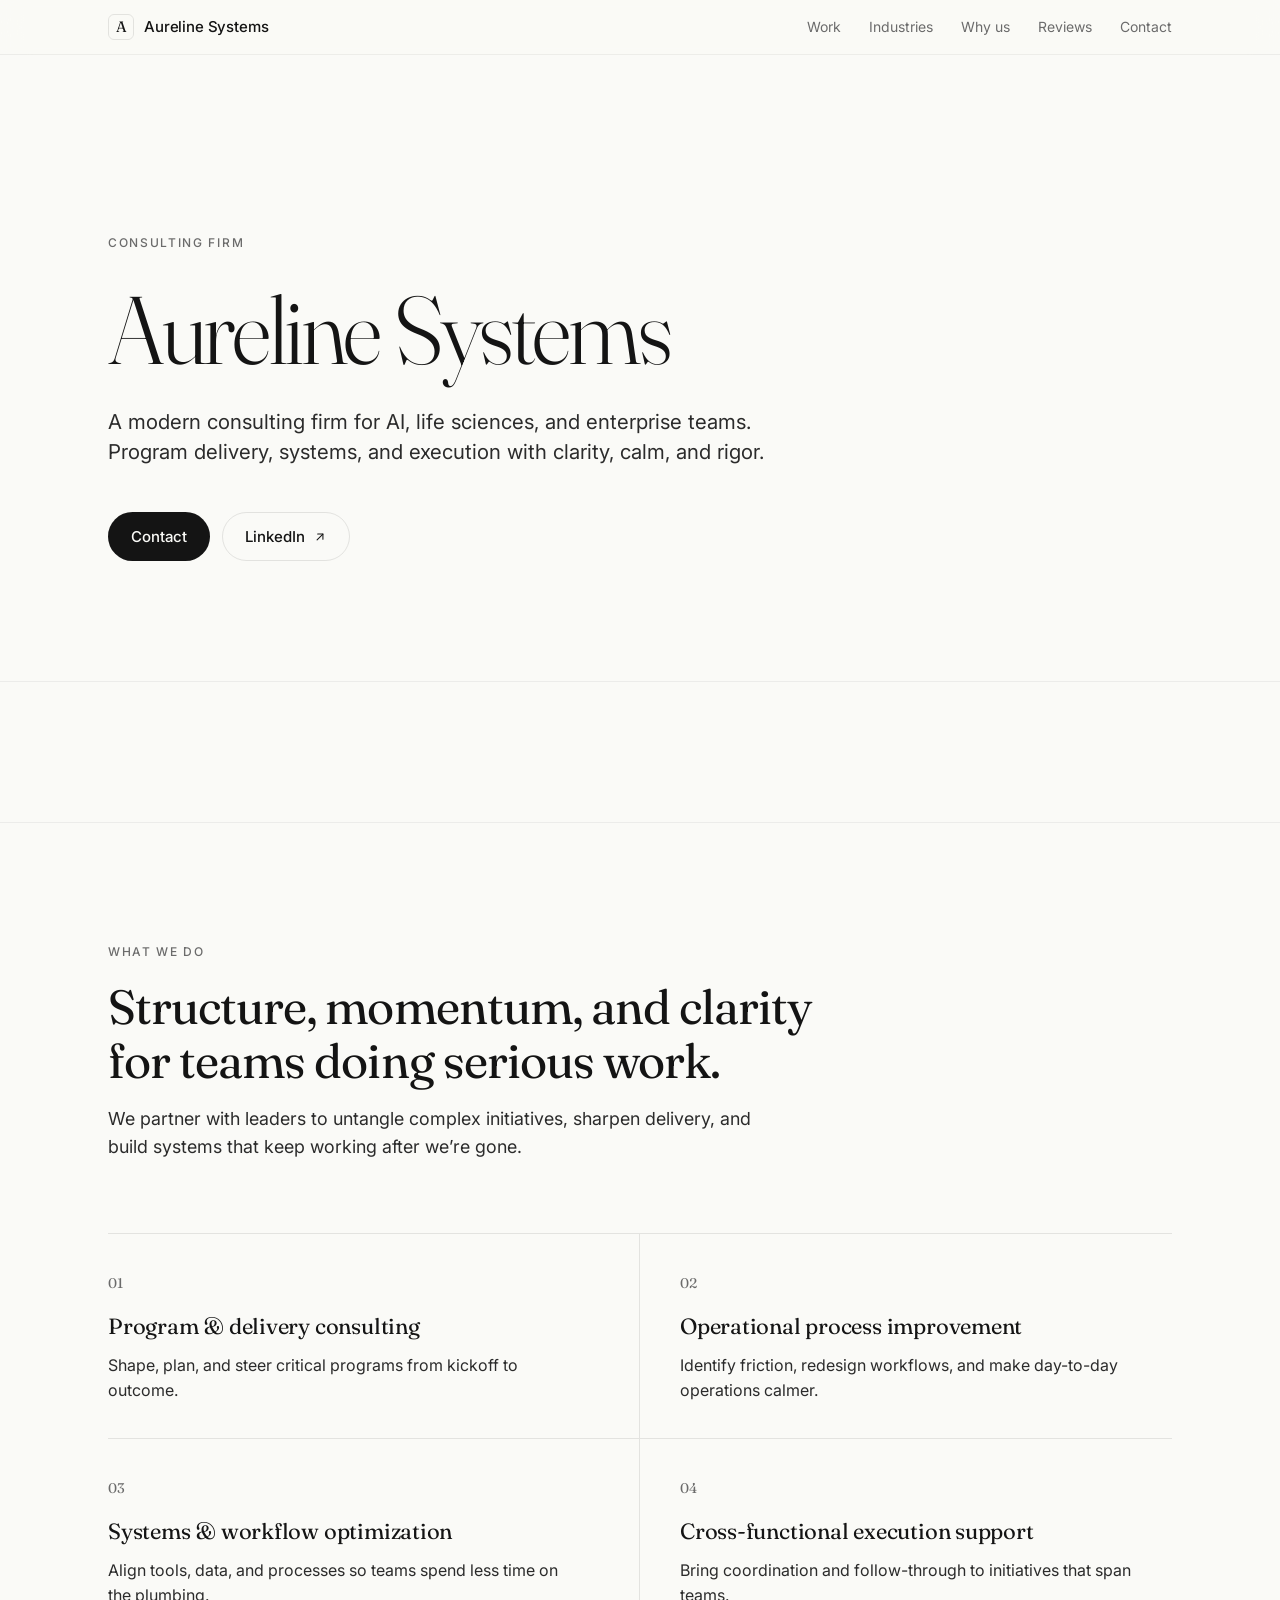
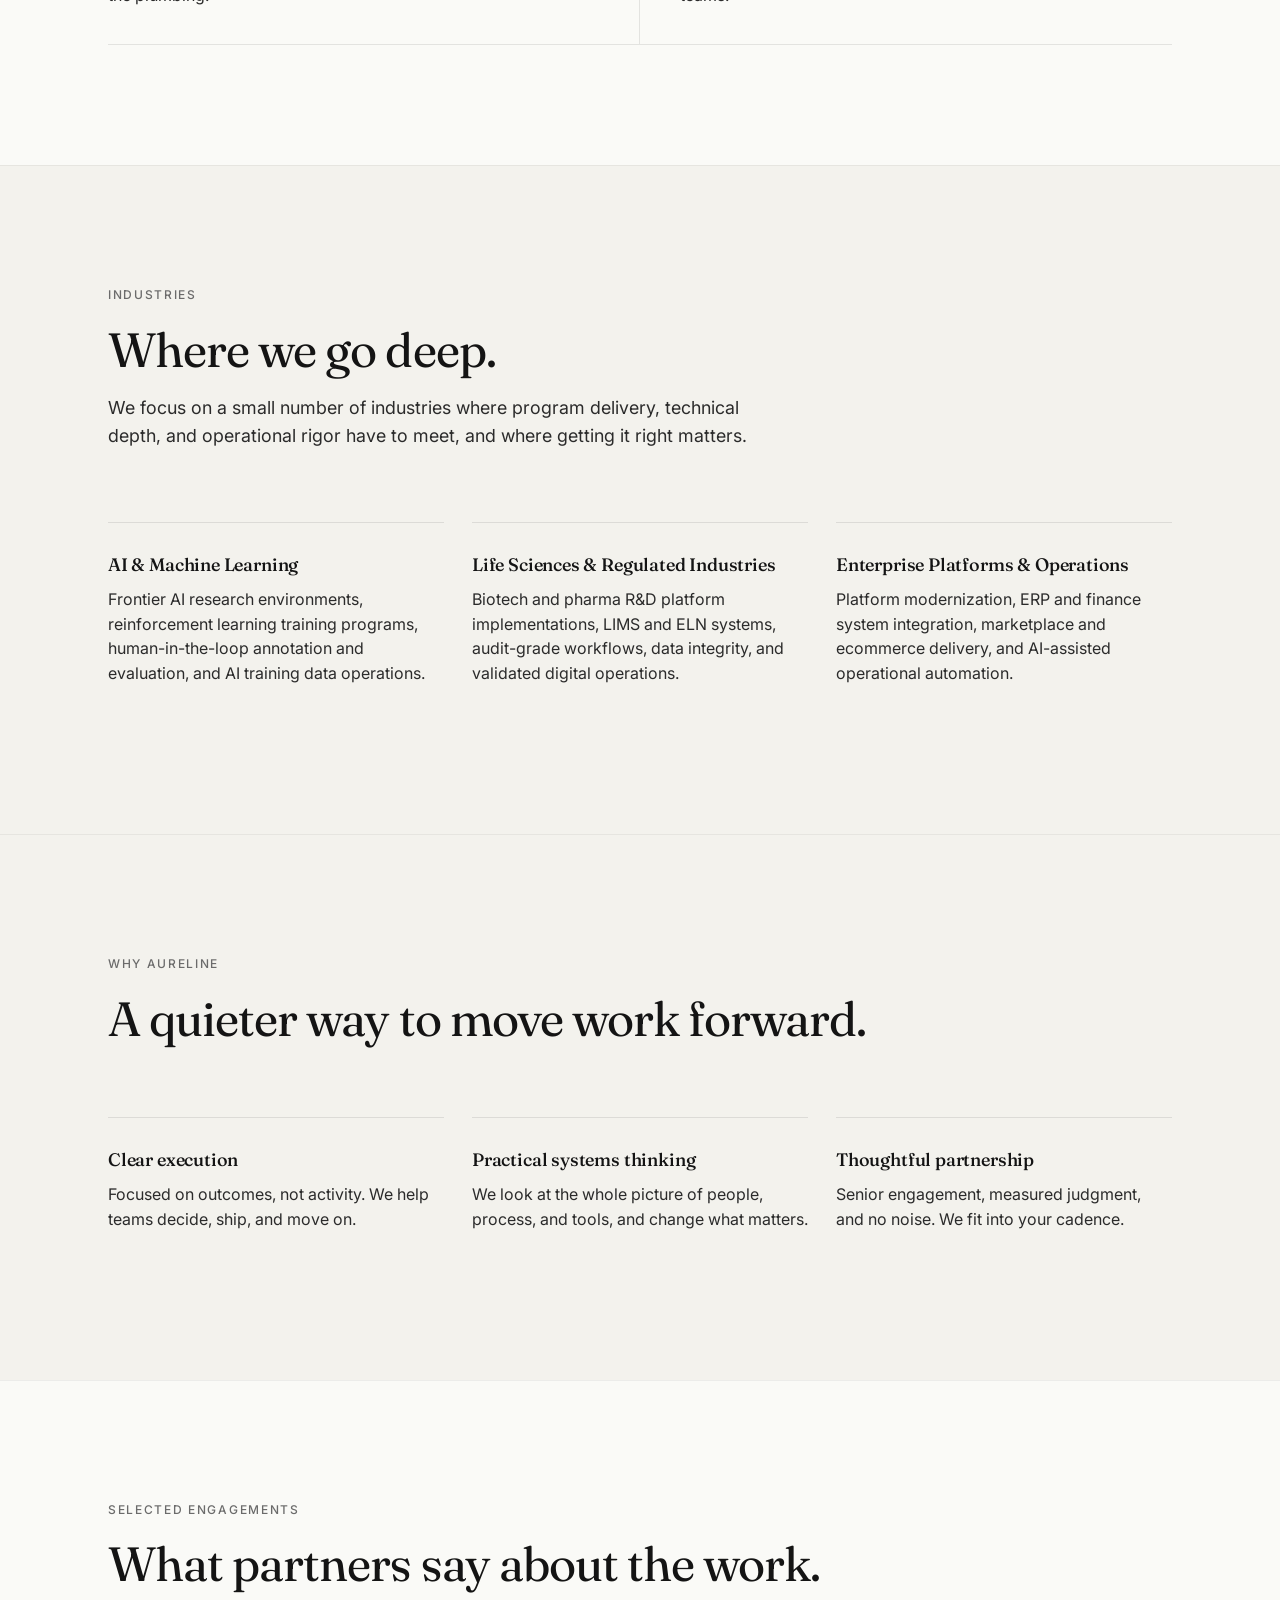
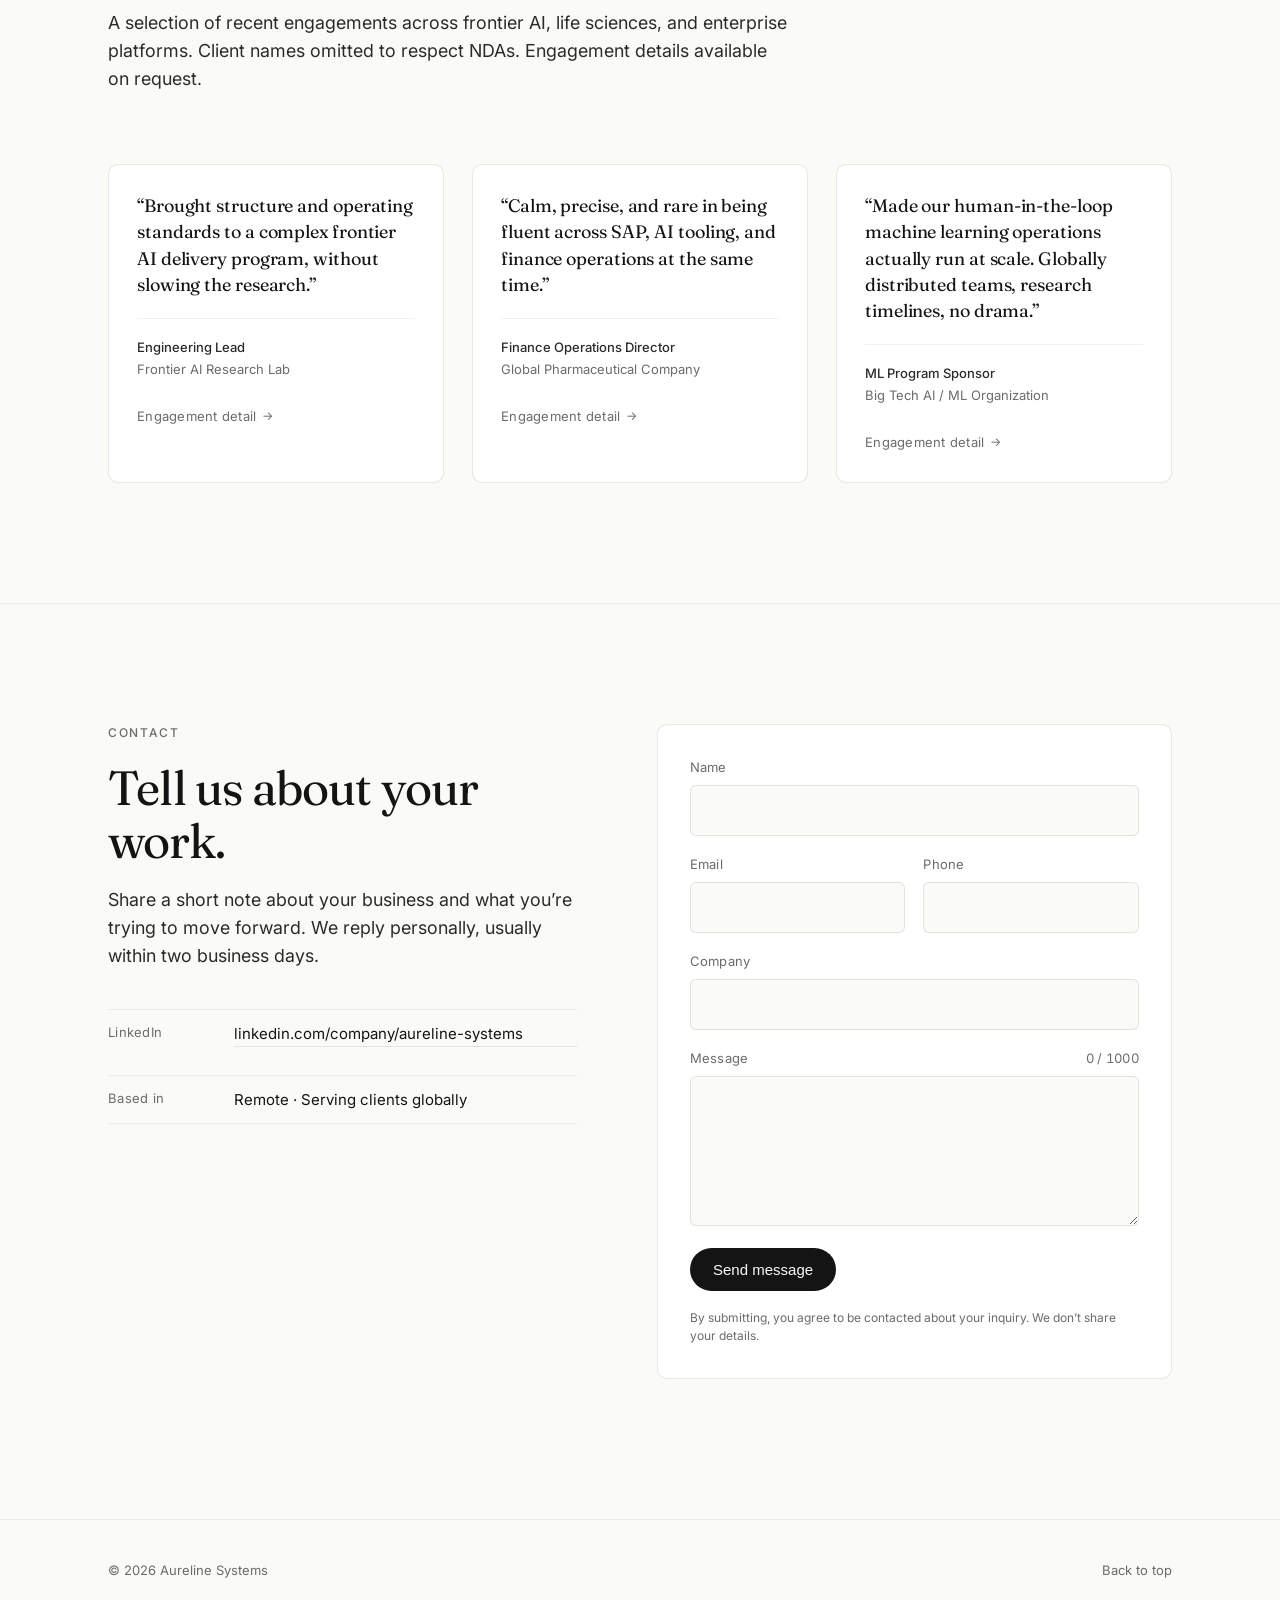
==== website/index.html @ cc0d8c45 "Sharpen positioning toward AI consulting; add Industries section, anonymized engagement details, SEO" ====
<!DOCTYPE html>
<html lang="en">
<head>
  <meta charset="UTF-8" />
  <meta name="viewport" content="width=device-width, initial-scale=1.0" />

  <!-- SEO -->
  <title>AI Program Delivery &amp; Technical Consulting | Aureline Systems</title>
  <meta name="description" content="AI program delivery and technical consulting. Aureline Systems helps frontier AI, life sciences, and enterprise teams ship complex programs with clarity, calm, and rigor." />
  <meta name="keywords" content="AI consulting, AI contractor, AI program management consultant, frontier AI consulting, reinforcement learning consultant, RL training environments, human-in-the-loop AI, LLM training data, AI program delivery, technical program management consultant, AI TPM consultant, life sciences consulting, LIMS implementation, ELN implementation, SAP AI consulting, enterprise platform modernization, AI-assisted automation" />
  <meta name="theme-color" content="#fafaf7" />
  <meta name="robots" content="index, follow, max-snippet:-1, max-image-preview:large" />
  <link rel="canonical" href="https://aurelinesystems.com/" />

  <!-- Open Graph -->
  <meta property="og:title" content="AI Program Delivery &amp; Technical Consulting | Aureline Systems" />
  <meta property="og:description" content="Consulting for frontier AI, life sciences, and enterprise teams shipping complex programs. Specializing in AI program delivery, reinforcement learning operations, and human-in-the-loop AI." />
  <meta property="og:type" content="website" />
  <meta property="og:url" content="https://aurelinesystems.com/" />
  <meta property="og:site_name" content="Aureline Systems" />
  <!-- <meta property="og:image" content="https://aurelinesystems.com/og-image.png" /> -->

  <!-- Twitter -->
  <meta name="twitter:card" content="summary_large_image" />
  <meta name="twitter:title" content="AI Program Delivery &amp; Technical Consulting | Aureline Systems" />
  <meta name="twitter:description" content="Consulting for frontier AI, life sciences, and enterprise teams shipping complex programs." />

  <link rel="preconnect" href="https://fonts.googleapis.com" />
  <link rel="preconnect" href="https://fonts.gstatic.com" crossorigin />
  <link href="https://fonts.googleapis.com/css2?family=Inter:wght@300;400;500;600;700&family=Fraunces:opsz,wght@9..144,300;9..144,400;9..144,500&display=swap" rel="stylesheet" />

  <link rel="stylesheet" href="styles.css" />
  <link rel="icon" href="data:image/svg+xml,%3Csvg xmlns='http://www.w3.org/2000/svg' viewBox='0 0 100 100'%3E%3Ctext x='50%25' y='58%25' text-anchor='middle' font-family='Fraunces,serif' font-size='70' fill='%231a1a1a'%3EA%3C/text%3E%3C/svg%3E" />

  <!-- Structured data for search engines -->
  <script type="application/ld+json">
  {
    "@context": "https://schema.org",
    "@type": "ProfessionalService",
    "name": "Aureline Systems",
    "alternateName": "Aureline",
    "description": "AI program delivery and technical consulting for organizations shipping frontier AI, regulated platforms, and enterprise systems. Specializing in reinforcement learning training environments, human-in-the-loop AI operations, and large-scale program execution.",
    "url": "https://aurelinesystems.com/",
    "areaServed": {
      "@type": "Place",
      "name": "Worldwide"
    },
    "knowsAbout": [
      "AI Program Management",
      "Technical Program Management",
      "Reinforcement Learning Operations",
      "Human-in-the-Loop AI",
      "AI Training Data Operations",
      "LLM Training and Evaluation",
      "Frontier AI Research Operations",
      "Enterprise Platform Modernization",
      "LIMS and ELN Implementation",
      "Pharma and Biotech R&D Software",
      "SAP Finance Reconciliation",
      "AI-Assisted Operational Automation",
      "Cross-Platform System Integration"
    ],
    "makesOffer": [
      {
        "@type": "Offer",
        "itemOffered": {
          "@type": "Service",
          "name": "AI Program Delivery Consulting",
          "description": "Program management and delivery leadership for frontier AI research, RL training environments, and human-in-the-loop AI operations."
        }
      },
      {
        "@type": "Offer",
        "itemOffered": {
          "@type": "Service",
          "name": "Life Sciences and Regulated Software Implementation",
          "description": "LIMS, ELN, and validated digital systems implementation for biotech and pharma R&D organizations."
        }
      },
      {
        "@type": "Offer",
        "itemOffered": {
          "@type": "Service",
          "name": "Enterprise Platform and Operations Consulting",
          "description": "Platform modernization, ERP and finance system integration, marketplace delivery, and AI-assisted operational automation."
        }
      }
    ],
    "sameAs": [
      "https://www.linkedin.com/company/aureline-systems"
    ]
  }
  </script>
</head>
<body>
  <!-- Top nav -->
  <header class="nav" aria-label="Primary">
    <div class="nav__inner">
      <a href="#top" class="nav__brand" aria-label="Aureline Systems Home">
        <span class="nav__mark" aria-hidden="true">A</span>
        <span class="nav__name">Aureline Systems</span>
      </a>
      <nav class="nav__links" aria-label="Sections">
        <a href="#work">Work</a>
        <a href="#industries">Industries</a>
        <a href="#why">Why us</a>
        <a href="#reviews">Reviews</a>
        <a href="#contact">Contact</a>
      </nav>
    </div>
  </header>

  <main id="top">
    <!-- 1. HERO -->
    <section class="hero" aria-labelledby="hero-title">
      <div class="container">
        <p class="eyebrow">Consulting firm</p>
        <h1 id="hero-title" class="hero__title">
          Aureline Systems
        </h1>
        <p class="hero__lede">
          A modern consulting firm for AI, life sciences, and enterprise teams.
          Program delivery, systems, and execution with clarity, calm, and rigor.
        </p>
        <div class="hero__ctas">
          <a class="btn btn--primary" href="#contact">Contact</a>
          <!--
            LINKEDIN PLACEHOLDER
            Replace the href below once a LinkedIn Company Page for
            Aureline Systems is created.
            Do NOT create a second personal LinkedIn profile. Instead,
            create a LinkedIn Company Page ("Company" type) for
            Aureline Systems and paste its URL here.
          -->
          <a class="btn btn--ghost" href="https://www.linkedin.com/company/aureline-systems" target="_blank" rel="noopener noreferrer" aria-label="Aureline Systems on LinkedIn">
            LinkedIn
            <svg aria-hidden="true" width="14" height="14" viewBox="0 0 24 24" fill="none" stroke="currentColor" stroke-width="1.8" stroke-linecap="round" stroke-linejoin="round"><path d="M7 17L17 7"/><path d="M8 7h9v9"/></svg>
          </a>
        </div>
      </div>
      <div class="hero__divider" aria-hidden="true"></div>
    </section>

    <!-- 2. ABOUT / WHAT WE DO -->
    <section id="work" class="section" aria-labelledby="work-title">
      <div class="container">
        <div class="section__head">
          <p class="eyebrow">What we do</p>
          <h2 id="work-title" class="section__title">
            Structure, momentum, and clarity for teams doing serious work.
          </h2>
          <p class="section__lede">
            We partner with leaders to untangle complex initiatives, sharpen
            delivery, and build systems that keep working after we&rsquo;re gone.
          </p>
        </div>

        <ul class="services" role="list">
          <li class="service">
            <span class="service__num">01</span>
            <h3 class="service__title">Program &amp; delivery consulting</h3>
            <p class="service__body">Shape, plan, and steer critical programs from kickoff to outcome.</p>
          </li>
          <li class="service">
            <span class="service__num">02</span>
            <h3 class="service__title">Operational process improvement</h3>
            <p class="service__body">Identify friction, redesign workflows, and make day-to-day operations calmer.</p>
          </li>
          <li class="service">
            <span class="service__num">03</span>
            <h3 class="service__title">Systems &amp; workflow optimization</h3>
            <p class="service__body">Align tools, data, and processes so teams spend less time on the plumbing.</p>
          </li>
          <li class="service">
            <span class="service__num">04</span>
            <h3 class="service__title">Cross-functional execution support</h3>
            <p class="service__body">Bring coordination and follow-through to initiatives that span teams.</p>
          </li>
        </ul>
      </div>
    </section>

    <!-- 3. INDUSTRIES / PRACTICE AREAS -->
    <section id="industries" class="section section--muted" aria-labelledby="industries-title">
      <div class="container">
        <div class="section__head">
          <p class="eyebrow">Industries</p>
          <h2 id="industries-title" class="section__title">Where we go deep.</h2>
          <p class="section__lede">
            We focus on a small number of industries where program delivery, technical
            depth, and operational rigor have to meet, and where getting it right matters.
          </p>
        </div>
        <ul class="pillars" role="list">
          <li class="pillar">
            <h3 class="pillar__title">AI &amp; Machine Learning</h3>
            <p class="pillar__body">
              Frontier AI research environments, reinforcement learning training programs,
              human-in-the-loop annotation and evaluation, and AI training data operations.
            </p>
          </li>
          <li class="pillar">
            <h3 class="pillar__title">Life Sciences &amp; Regulated Industries</h3>
            <p class="pillar__body">
              Biotech and pharma R&amp;D platform implementations, LIMS and ELN systems,
              audit-grade workflows, data integrity, and validated digital operations.
            </p>
          </li>
          <li class="pillar">
            <h3 class="pillar__title">Enterprise Platforms &amp; Operations</h3>
            <p class="pillar__body">
              Platform modernization, ERP and finance system integration, marketplace
              and ecommerce delivery, and AI-assisted operational automation.
            </p>
          </li>
        </ul>
      </div>
    </section>

    <!-- 4. WHY AURELINE -->
    <section id="why" class="section section--muted" aria-labelledby="why-title">
      <div class="container">
        <div class="section__head">
          <p class="eyebrow">Why Aureline</p>
          <h2 id="why-title" class="section__title">A quieter way to move work forward.</h2>
        </div>
        <ul class="pillars" role="list">
          <li class="pillar">
            <h3 class="pillar__title">Clear execution</h3>
            <p class="pillar__body">Focused on outcomes, not activity. We help teams decide, ship, and move on.</p>
          </li>
          <li class="pillar">
            <h3 class="pillar__title">Practical systems thinking</h3>
            <p class="pillar__body">We look at the whole picture of people, process, and tools, and change what matters.</p>
          </li>
          <li class="pillar">
            <h3 class="pillar__title">Thoughtful partnership</h3>
            <p class="pillar__body">Senior engagement, measured judgment, and no noise. We fit into your cadence.</p>
          </li>
        </ul>
      </div>
    </section>

    <!-- 5. REVIEWS / SELECTED ENGAGEMENTS -->
    <!--
      Anonymized testimonials reflect real engagement types.
      Client identifiers are intentionally omitted per NDA practice
      and FTC guidelines on testimonial attribution.
      Each review expands into engagement detail (problem / action / result).
    -->
    <section id="reviews" class="section" aria-labelledby="reviews-title">
      <div class="container">
        <div class="section__head">
          <p class="eyebrow">Selected engagements</p>
          <h2 id="reviews-title" class="section__title">What partners say about the work.</h2>
          <p class="section__lede">
            A selection of recent engagements across frontier AI, life sciences, and enterprise platforms.
            Client names omitted to respect NDAs. Engagement details available on request.
          </p>
        </div>
        <ul class="reviews" role="list">
          <li class="review">
            <blockquote>
              <p>&ldquo;Brought structure and operating standards to a complex frontier AI delivery program, without slowing the research.&rdquo;</p>
            </blockquote>
            <footer class="review__meta">
              <span class="review__name">Engineering Lead</span>
              <span class="review__company">Frontier AI Research Lab</span>
            </footer>
            <details class="review__details">
              <summary>Engagement detail</summary>
              <div class="review__detail-body">
                <p><strong>Problem</strong>Scaling 30+ compute-backed reinforcement learning training environments and human-data operations across globally distributed teams, with research and engineering leadership lacking real-time visibility into delivery, quality, and risk.</p>
                <p><strong>Action</strong>Established the delivery operating model and program standards for 30+ RL training workstreams across 15+ engineering teams. Designed human-data operations for 100+ AI trainers and evaluators globally. Built AI-assisted automation pipelines synthesizing meeting and engineering signals into real-time delivery, quality, and risk visibility.</p>
                <p><strong>Result</strong>30+ training environments delivered concurrently with consistent quality standards. Delivery framework adopted across the organization. Leadership reporting now runs in real time, replacing manual status compilation.</p>
              </div>
            </details>
          </li>
          <li class="review">
            <blockquote>
              <p>&ldquo;Calm, precise, and rare in being fluent across SAP, AI tooling, and finance operations at the same time.&rdquo;</p>
            </blockquote>
            <footer class="review__meta">
              <span class="review__name">Finance Operations Director</span>
              <span class="review__company">Global Pharmaceutical Company</span>
            </footer>
            <details class="review__details">
              <summary>Engagement detail</summary>
              <div class="review__detail-body">
                <p><strong>Problem</strong>Cross-platform financial reconciliation across SAP and adjacent enterprise systems was manual, error-prone, and slow to surface discrepancies for finance, IT, and audit stakeholders.</p>
                <p><strong>Action</strong>Designed an AI-driven reconciliation capability across SAP and adjacent finance platforms. Coordinated engineering, finance, and audit stakeholders through requirements, design, validation, and rollout. Defined the operating model and program standards for ongoing AI-assisted finance automation.</p>
                <p><strong>Result</strong>AI-driven reconciliation now runs across SAP in real time, replacing significant manual effort. Stakeholders operate against a shared operating model. Audit readiness and data integrity preserved throughout.</p>
              </div>
            </details>
          </li>
          <li class="review">
            <blockquote>
              <p>&ldquo;Made our human-in-the-loop machine learning operations actually run at scale. Globally distributed teams, research timelines, no drama.&rdquo;</p>
            </blockquote>
            <footer class="review__meta">
              <span class="review__name">ML Program Sponsor</span>
              <span class="review__company">Big Tech AI / ML Organization</span>
            </footer>
            <details class="review__details">
              <summary>Engagement detail</summary>
              <div class="review__detail-body">
                <p><strong>Problem</strong>Scaling LLM-adjacent and multi-modal model training data delivery across concurrent ML initiatives, balancing quality, throughput, cost, and data integrity under research-driven timelines.</p>
                <p><strong>Action</strong>Owned end-to-end AI program execution from pilot through scaled production data delivery. Designed human-in-the-loop annotation, evaluation, and calibration workflows. Led globally distributed delivery teams and built repeatable operational frameworks.</p>
                <p><strong>Result</strong>Concurrent ML training and evaluation initiatives delivered from pilot through production scale. Repeatable operational frameworks accelerated discovery, solution design, and onboarding across engagements.</p>
              </div>
            </details>
          </li>
        </ul>
      </div>
    </section>

    <!-- 6. CONTACT -->
    <section id="contact" class="section section--contact" aria-labelledby="contact-title">
      <div class="container contact">
        <div class="contact__intro">
          <p class="eyebrow">Contact</p>
          <h2 id="contact-title" class="section__title">Tell us about your work.</h2>
          <p class="section__lede">
            Share a short note about your business and what you&rsquo;re trying to move forward.
            We reply personally, usually within two business days.
          </p>
          <!--
            CONTACT DETAILS
            - We intentionally do NOT display the raw email on the page
              to reduce spam / scraping.
            - Form submissions go through a Google Apps Script web app
              (see server/contact-form.gs and script.js).
            - If you want to expose a mailto link later, add it here.
          -->
          <ul class="contact__list" role="list">
            <li>
              <span class="contact__label">LinkedIn</span>
              <a href="https://www.linkedin.com/company/aureline-systems" target="_blank" rel="noopener noreferrer">
                linkedin.com/company/aureline-systems
              </a>
            </li>
            <li>
              <span class="contact__label">Based in</span>
              <span>Remote &middot; Serving clients globally</span>
            </li>
          </ul>
        </div>

        <!--
          CONTACT FORM
          Submissions are sent to a Google Apps Script web app that writes
          to your Google Sheet and emails you a notification. No credentials
          live in this HTML; the only value the site knows is a public
          deployment URL (kept in script.js).

          See server/contact-form.gs in this repo for the one-time setup.
        -->
        <form class="contact__form" id="contactForm" novalidate>
          <div class="field">
            <label for="name">Name</label>
            <input id="name" name="name" type="text" maxlength="80" required autocomplete="name" />
          </div>
          <div class="field field--split">
            <div>
              <label for="email">Email</label>
              <input id="email" name="email" type="email" maxlength="120" required autocomplete="email" />
            </div>
            <div>
              <label for="phone">Phone</label>
              <input id="phone" name="phone" type="tel" maxlength="30" autocomplete="tel" inputmode="tel" />
            </div>
          </div>
          <div class="field">
            <label for="company">Company</label>
            <input id="company" name="company" type="text" maxlength="120" autocomplete="organization" />
          </div>
          <div class="field">
            <label for="message">
              <span>Message</span>
              <span class="counter" aria-hidden="true"><span id="msgCount">0</span> / 1000</span>
            </label>
            <textarea id="message" name="message" rows="5" maxlength="1000" required></textarea>
          </div>

          <!-- Honeypot field for bots. Humans won't see or fill this. -->
          <div class="hp" aria-hidden="true">
            <label for="website">Website</label>
            <input id="website" name="website" type="text" tabindex="-1" autocomplete="off" />
          </div>

          <div class="form__actions">
            <button type="submit" class="btn btn--primary" id="submitBtn">Send message</button>
            <p class="form__status" id="formStatus" role="status" aria-live="polite"></p>
          </div>
          <p class="form__fineprint">
            By submitting, you agree to be contacted about your inquiry.
            We don&rsquo;t share your details.
          </p>
        </form>
      </div>
    </section>
  </main>

  <footer class="footer">
    <div class="container footer__inner">
      <span>&copy; <span id="year">2026</span> Aureline Systems</span>
      <span class="footer__sep" aria-hidden="true">&middot;</span>
      <a href="#top">Back to top</a>
    </div>
  </footer>

  <!-- QR campaign tracking: invisible, reads utm_source/utm_campaign
       from the URL and logs qualifying visits to localStorage.
       See campaign-tracker.js for details. -->
  <script src="campaign-tracker.js" defer></script>
  <script src="script.js" defer></script>
</body>
</html>
---- website/styles.css ----
/* =========================================================
   Aureline Systems — styles.css
   Minimal, editorial, Apple-adjacent.
   ========================================================= */

:root {
  /* Palette — soft, off-white, charcoal */
  --bg:        #fafaf7;
  --bg-muted:  #f3f2ed;
  --surface:   #ffffff;
  --ink:       #141414;
  --ink-soft:  #2b2b2b;
  --mute:      #6b6b6b;
  --line:      rgba(20, 20, 20, 0.10);
  --line-soft: rgba(20, 20, 20, 0.06);
  --accent:    #8a6a3b;   /* single, subtle warm accent */
  --focus:     #1a1a1a;

  /* Type */
  --sans: "Inter", -apple-system, BlinkMacSystemFont, "Segoe UI", Roboto, Helvetica, Arial, sans-serif;
  --serif: "Fraunces", "Times New Roman", serif;

  /* Scale */
  --maxw: 1120px;
  --radius: 10px;
  --radius-sm: 6px;

  /* Motion */
  --ease: cubic-bezier(0.2, 0.7, 0.2, 1);
}

* { box-sizing: border-box; }

html { scroll-behavior: smooth; }

body {
  margin: 0;
  background: var(--bg);
  color: var(--ink);
  font-family: var(--sans);
  font-size: 16px;
  line-height: 1.55;
  -webkit-font-smoothing: antialiased;
  -moz-osx-font-smoothing: grayscale;
  text-rendering: optimizeLegibility;
}

img, svg { display: block; max-width: 100%; }

a { color: inherit; text-decoration: none; }
a:focus-visible,
button:focus-visible,
input:focus-visible,
textarea:focus-visible {
  outline: 2px solid var(--focus);
  outline-offset: 3px;
  border-radius: 4px;
}

::selection { background: var(--ink); color: var(--bg); }

.container {
  width: 100%;
  max-width: var(--maxw);
  margin: 0 auto;
  padding: 0 28px;
}

/* ---------- Nav ---------- */
.nav {
  position: sticky;
  top: 0;
  z-index: 50;
  background: color-mix(in srgb, var(--bg) 80%, transparent);
  backdrop-filter: saturate(160%) blur(14px);
  -webkit-backdrop-filter: saturate(160%) blur(14px);
  border-bottom: 1px solid var(--line-soft);
}
.nav__inner {
  max-width: var(--maxw);
  margin: 0 auto;
  padding: 14px 28px;
  display: flex;
  align-items: center;
  justify-content: space-between;
  gap: 24px;
}
.nav__brand {
  display: inline-flex;
  align-items: center;
  gap: 10px;
  letter-spacing: -0.01em;
}
.nav__mark {
  display: inline-grid;
  place-items: center;
  width: 26px;
  height: 26px;
  border: 1px solid var(--line);
  border-radius: 6px;
  font-family: var(--serif);
  font-size: 15px;
  color: var(--ink);
}
.nav__name {
  font-weight: 500;
  font-size: 15px;
}
.nav__links {
  display: flex;
  gap: 28px;
  font-size: 14px;
  color: var(--mute);
}
.nav__links a {
  transition: color .25s var(--ease);
}
.nav__links a:hover { color: var(--ink); }

/* ---------- Shared ---------- */
.eyebrow {
  margin: 0 0 18px;
  font-size: 12px;
  letter-spacing: 0.14em;
  text-transform: uppercase;
  color: var(--mute);
  font-weight: 500;
}
.section { padding: 120px 0; border-top: 1px solid var(--line-soft); }
.section--muted { background: var(--bg-muted); }
.section--contact { padding-bottom: 140px; }
.section__head { max-width: 760px; margin-bottom: 72px; }
.section__title {
  font-family: var(--serif);
  font-weight: 400;
  font-size: clamp(28px, 4.2vw, 48px);
  line-height: 1.12;
  letter-spacing: -0.02em;
  color: var(--ink);
  margin: 0 0 18px;
}
.section__lede {
  font-size: clamp(16px, 1.4vw, 18px);
  color: var(--ink-soft);
  max-width: 62ch;
  margin: 0;
}

/* ---------- Hero ---------- */
.hero {
  position: relative;
  padding: clamp(90px, 14vw, 180px) 0 clamp(80px, 12vw, 140px);
}
.hero .eyebrow { margin-bottom: 28px; }
.hero__title {
  font-family: var(--serif);
  font-weight: 300;
  font-size: clamp(44px, 8vw, 96px);
  line-height: 1.02;
  letter-spacing: -0.035em;
  margin: 0 0 28px;
  color: var(--ink);
}
.hero__lede {
  font-size: clamp(17px, 1.6vw, 21px);
  color: var(--ink-soft);
  max-width: 56ch;
  margin: 0 0 44px;
  line-height: 1.5;
}
.hero__ctas { display: flex; gap: 12px; flex-wrap: wrap; }
.hero__divider {
  margin-top: clamp(60px, 10vw, 120px);
  height: 1px;
  background: var(--line-soft);
}

/* ---------- Buttons ---------- */
.btn {
  display: inline-flex;
  align-items: center;
  gap: 8px;
  padding: 12px 22px;
  font-size: 15px;
  font-weight: 500;
  border-radius: 999px;
  border: 1px solid transparent;
  cursor: pointer;
  transition: background .25s var(--ease), color .25s var(--ease),
              border-color .25s var(--ease), transform .25s var(--ease);
  will-change: transform;
}
.btn--primary {
  background: var(--ink);
  color: var(--bg);
}
.btn--primary:hover { background: #000; transform: translateY(-1px); }
.btn--ghost {
  background: transparent;
  color: var(--ink);
  border-color: var(--line);
}
.btn--ghost:hover { border-color: var(--ink); }

/* ---------- Services ---------- */
.services {
  list-style: none;
  padding: 0;
  margin: 0;
  display: grid;
  grid-template-columns: repeat(2, minmax(0, 1fr));
  gap: 0;
  border-top: 1px solid var(--line);
}
.service {
  padding: 36px 8px 36px 0;
  border-bottom: 1px solid var(--line);
  position: relative;
  transition: transform .3s var(--ease);
}
.service:nth-child(odd) { padding-right: 40px; border-right: 1px solid var(--line); }
.service:nth-child(even) { padding-left: 40px; }
.service:hover { transform: translateY(-2px); }
.service__num {
  font-family: var(--serif);
  font-size: 14px;
  color: var(--mute);
  letter-spacing: 0.02em;
}
.service__title {
  font-family: var(--serif);
  font-weight: 400;
  font-size: 22px;
  letter-spacing: -0.01em;
  margin: 14px 0 10px;
  color: var(--ink);
}
.service__body {
  color: var(--ink-soft);
  margin: 0;
  max-width: 46ch;
}

/* ---------- Pillars ---------- */
.pillars {
  list-style: none;
  padding: 0;
  margin: 0;
  display: grid;
  grid-template-columns: repeat(3, minmax(0, 1fr));
  gap: 28px;
}
.pillar {
  padding: 28px 0;
  border-top: 1px solid var(--line);
}
.pillar__title {
  font-family: var(--serif);
  font-weight: 500;
  font-size: 18px;
  letter-spacing: -0.01em;
  margin: 0 0 8px;
  color: var(--ink);
}
.pillar__body { margin: 0; color: var(--ink-soft); max-width: 38ch; }

/* ---------- Reviews ---------- */
.reviews {
  list-style: none;
  padding: 0;
  margin: 0;
  display: grid;
  grid-template-columns: repeat(3, minmax(0, 1fr));
  gap: 28px;
}
.review {
  background: var(--surface);
  border: 1px solid var(--line);
  border-radius: var(--radius);
  padding: 28px;
  display: flex;
  flex-direction: column;
  gap: 20px;
  transition: border-color .25s var(--ease), transform .25s var(--ease);
}
.review:hover { border-color: rgba(20,20,20,0.2); transform: translateY(-2px); }
.review blockquote { margin: 0; }
.review blockquote p {
  font-family: var(--serif);
  font-weight: 400;
  font-size: 18px;
  line-height: 1.45;
  color: var(--ink);
  margin: 0;
  letter-spacing: -0.005em;
}
.review__meta {
  font-size: 13px;
  color: var(--mute);
  display: flex;
  flex-direction: column;
  gap: 2px;
  padding-top: 18px;
  border-top: 1px solid var(--line-soft);
}
.review__name { color: var(--ink-soft); font-weight: 500; }

/* ---------- Review expandable detail ---------- */
.review__details {
  margin-top: 4px;
}
.review__details summary {
  font-size: 13px;
  color: var(--mute);
  cursor: pointer;
  user-select: none;
  list-style: none;
  display: inline-flex;
  align-items: center;
  gap: 6px;
  letter-spacing: 0.02em;
  transition: color .25s var(--ease);
}
.review__details summary::-webkit-details-marker { display: none; }
.review__details summary:hover { color: var(--ink); }
.review__details summary::after {
  content: "→";
  display: inline-block;
  font-size: 12px;
  transition: transform .25s var(--ease);
}
.review__details[open] summary::after {
  transform: rotate(90deg);
}
.review__detail-body {
  margin-top: 16px;
  padding-top: 16px;
  border-top: 1px solid var(--line-soft);
  display: grid;
  gap: 12px;
  font-size: 13.5px;
  color: var(--ink-soft);
  line-height: 1.55;
}
.review__detail-body p { margin: 0; }
.review__detail-body strong {
  display: block;
  font-weight: 500;
  color: var(--mute);
  letter-spacing: 0.12em;
  font-size: 10.5px;
  text-transform: uppercase;
  margin-bottom: 4px;
}

/* ---------- Contact ---------- */
.contact {
  display: grid;
  grid-template-columns: 1fr 1.1fr;
  gap: 80px;
  align-items: start;
}
.contact__intro .section__title { margin-bottom: 18px; }
.contact__list {
  list-style: none;
  padding: 0;
  margin: 40px 0 0;
  display: grid;
  gap: 16px;
}
.contact__list li {
  display: grid;
  grid-template-columns: 110px 1fr;
  gap: 16px;
  font-size: 15px;
  padding: 12px 0;
  border-top: 1px solid var(--line-soft);
}
.contact__list li:last-child { border-bottom: 1px solid var(--line-soft); }
.contact__label { color: var(--mute); font-size: 13px; letter-spacing: 0.02em; }
.contact__list a { color: var(--ink); border-bottom: 1px solid var(--line); transition: border-color .25s var(--ease); }
.contact__list a:hover { border-color: var(--ink); }

/* Form */
.contact__form {
  display: grid;
  gap: 18px;
  background: var(--surface);
  border: 1px solid var(--line);
  border-radius: var(--radius);
  padding: 32px;
}
.field { display: grid; gap: 8px; }
.field--split {
  display: grid;
  grid-template-columns: 1fr 1fr;
  gap: 18px;
}
.field--split > div { display: grid; gap: 8px; }
.field label {
  font-size: 13px;
  color: var(--mute);
  letter-spacing: 0.02em;
  display: flex;
  justify-content: space-between;
  align-items: center;
}
.counter { color: var(--mute); font-variant-numeric: tabular-nums; }
.field input,
.field textarea {
  font: inherit;
  color: var(--ink);
  background: var(--bg);
  border: 1px solid var(--line);
  border-radius: var(--radius-sm);
  padding: 12px 14px;
  transition: border-color .2s var(--ease), background .2s var(--ease);
  width: 100%;
}
.field input:hover,
.field textarea:hover { border-color: rgba(20,20,20,0.22); }
.field input:focus,
.field textarea:focus {
  border-color: var(--ink);
  background: var(--surface);
  outline: none;
}
.field textarea { resize: vertical; min-height: 120px; }

.form__actions {
  display: flex;
  align-items: center;
  gap: 16px;
  margin-top: 4px;
  flex-wrap: wrap;
}
.form__status { margin: 0; font-size: 14px; color: var(--mute); }
.form__status.is-error { color: #a23a2a; }
.form__status.is-success { color: #2e6a3e; }
.form__fineprint { margin: 0; font-size: 12px; color: var(--mute); }

/* Honeypot — visually hidden but not display:none (bots avoid display:none) */
.hp {
  position: absolute;
  left: -10000px;
  top: auto;
  width: 1px;
  height: 1px;
  overflow: hidden;
}

/* ---------- Footer ---------- */
.footer {
  padding: 40px 0 60px;
  border-top: 1px solid var(--line-soft);
  color: var(--mute);
  font-size: 13px;
}
.footer__inner {
  display: flex;
  align-items: center;
  gap: 14px;
  justify-content: space-between;
  flex-wrap: wrap;
}
.footer__sep { display: none; }
.footer a:hover { color: var(--ink); }

/* ---------- Responsive ---------- */
@media (max-width: 860px) {
  .section { padding: 80px 0; }
  .section__head { margin-bottom: 44px; }

  .nav__links { gap: 18px; font-size: 13px; }
  .nav__links a[href="#work"],
  .nav__links a[href="#reviews"] { display: none; }

  .services {
    grid-template-columns: 1fr;
  }
  .service:nth-child(odd),
  .service:nth-child(even) {
    padding: 28px 0;
    border-right: none;
  }

  .pillars { grid-template-columns: 1fr; gap: 0; }
  .pillar { padding: 24px 0; }

  .reviews { grid-template-columns: 1fr; }

  .contact { grid-template-columns: 1fr; gap: 48px; }
  .field--split { grid-template-columns: 1fr; }
  .contact__form { padding: 24px; }
}

@media (max-width: 480px) {
  .container { padding: 0 20px; }
  .nav__name { display: none; }
  .contact__list li { grid-template-columns: 1fr; gap: 4px; }
}

/* Motion — honor prefers-reduced-motion */
@media (prefers-reduced-motion: reduce) {
  * { transition: none !important; animation: none !important; }
  html { scroll-behavior: auto; }
}
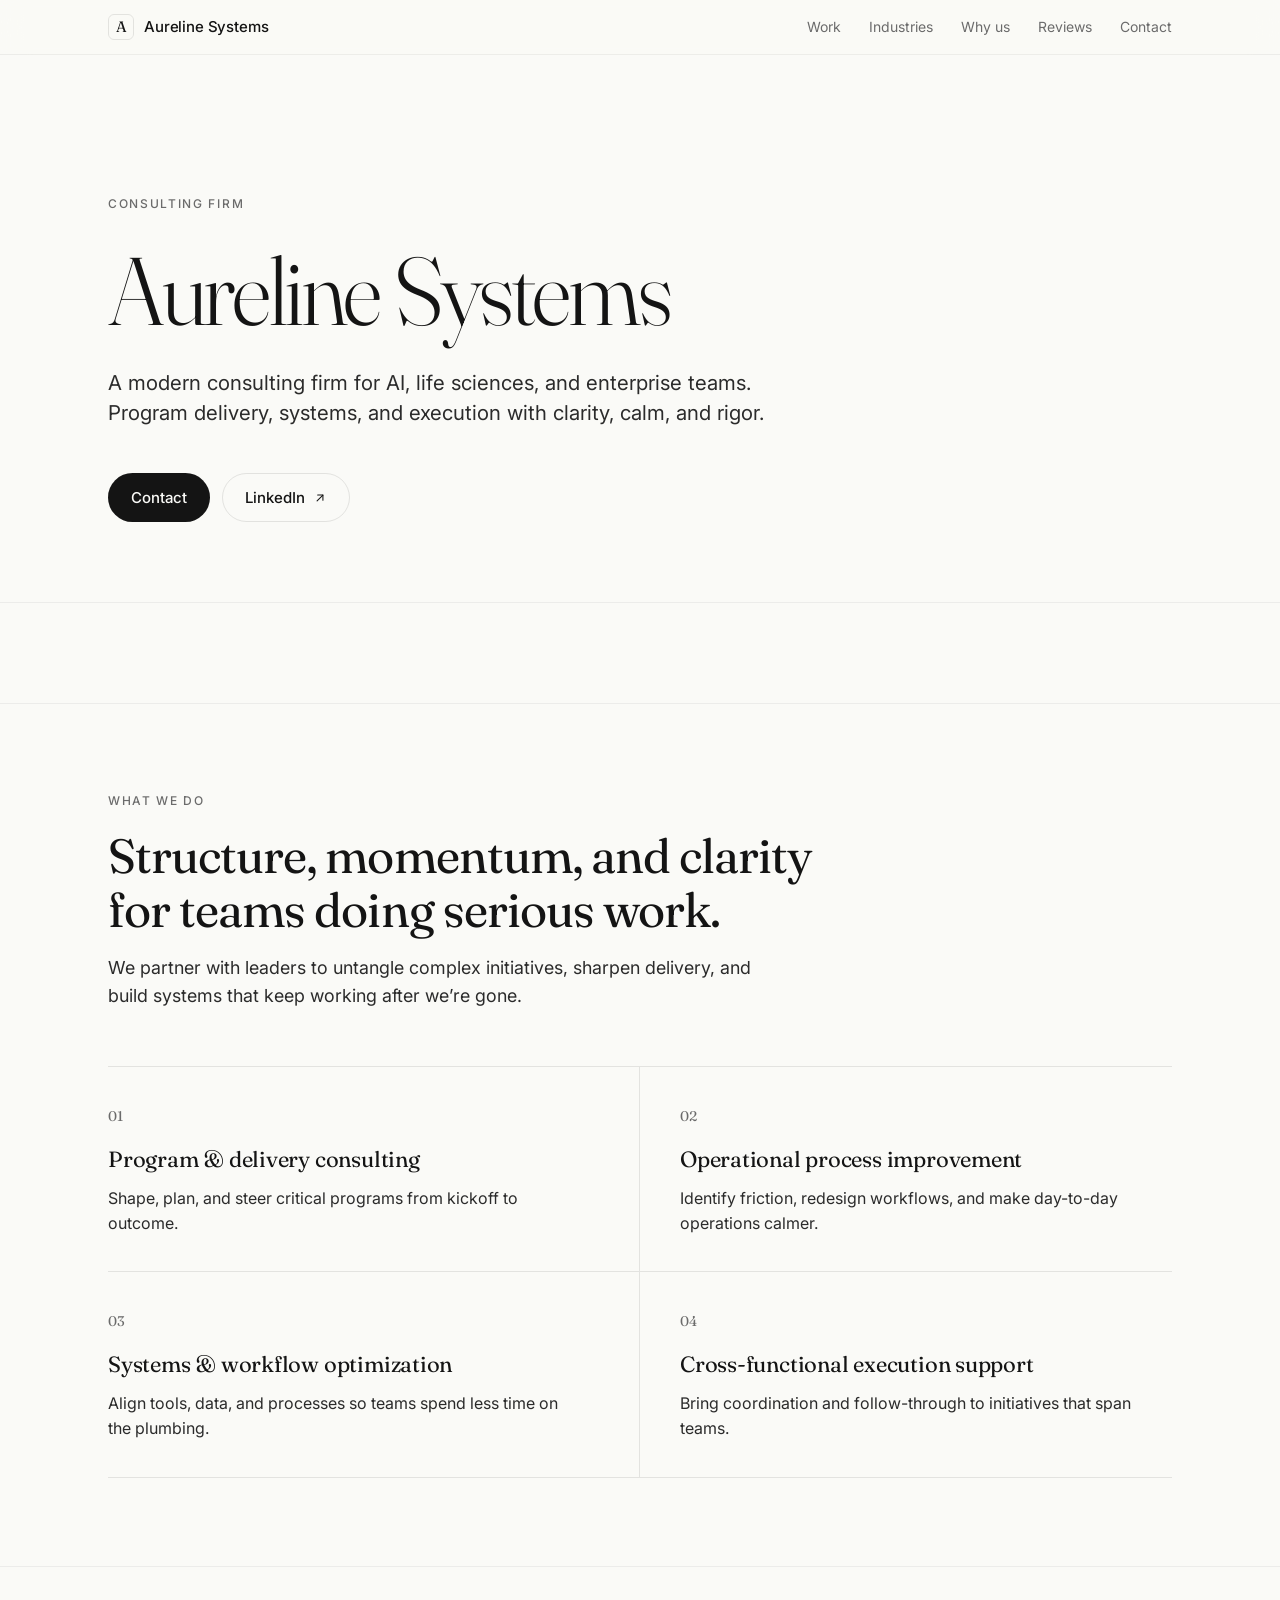
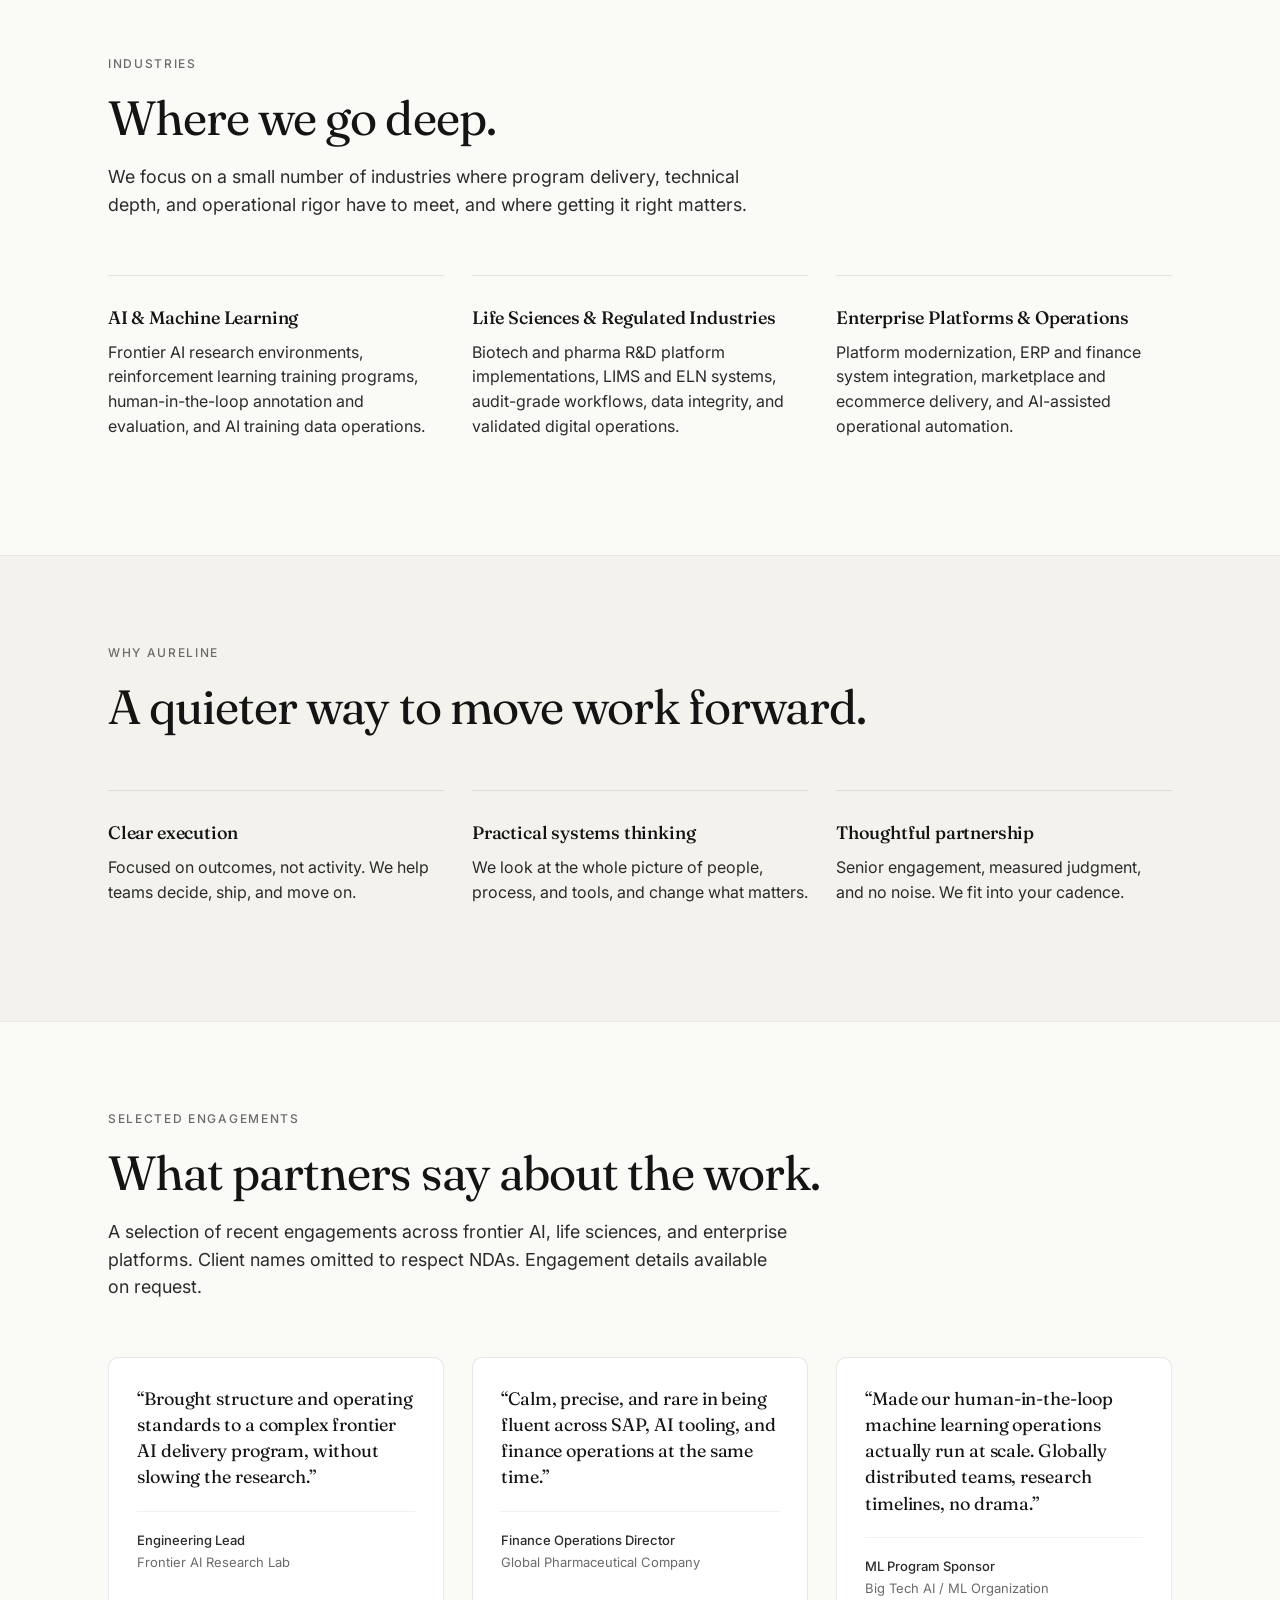
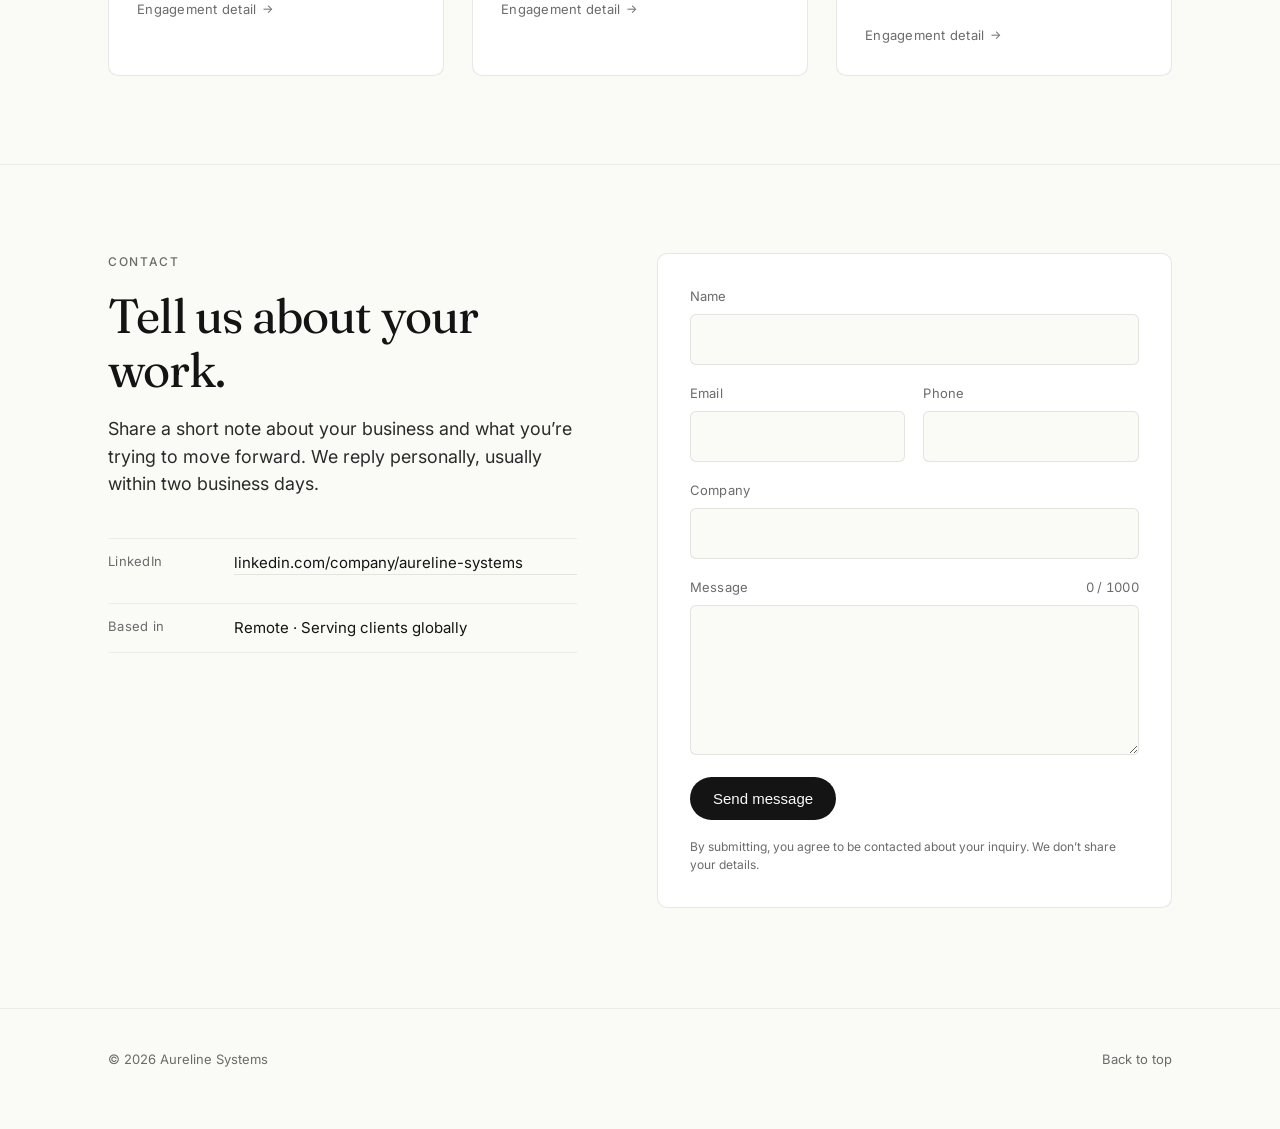
==== commit 93162b12: "Tighten section spacing; simplify color rhythm to single muted band - Reduce section padding 120px t" ====
--- a/website/index.html
+++ b/website/index.html
@@ -18,12 +18,17 @@
   <meta property="og:type" content="website" />
   <meta property="og:url" content="https://aurelinesystems.com/" />
   <meta property="og:site_name" content="Aureline Systems" />
-  <!-- <meta property="og:image" content="https://aurelinesystems.com/og-image.png" /> -->
+  <meta property="og:image" content="https://aurelinesystems.com/og-image.png" />
+  <meta property="og:image:width" content="1200" />
+  <meta property="og:image:height" content="630" />
+  <meta property="og:image:alt" content="Aureline Systems. AI program delivery, systems, and execution consulting." />
 
   <!-- Twitter -->
   <meta name="twitter:card" content="summary_large_image" />
   <meta name="twitter:title" content="AI Program Delivery &amp; Technical Consulting | Aureline Systems" />
   <meta name="twitter:description" content="Consulting for frontier AI, life sciences, and enterprise teams shipping complex programs." />
+  <meta name="twitter:image" content="https://aurelinesystems.com/og-image.png" />
+  <meta name="twitter:image:alt" content="Aureline Systems. AI program delivery, systems, and execution consulting." />
 
   <link rel="preconnect" href="https://fonts.googleapis.com" />
   <link rel="preconnect" href="https://fonts.gstatic.com" crossorigin />
@@ -41,6 +46,8 @@
     "alternateName": "Aureline",
     "description": "AI program delivery and technical consulting for organizations shipping frontier AI, regulated platforms, and enterprise systems. Specializing in reinforcement learning training environments, human-in-the-loop AI operations, and large-scale program execution.",
     "url": "https://aurelinesystems.com/",
+    "image": "https://aurelinesystems.com/og-image.png",
+    "logo": "https://aurelinesystems.com/og-image.png",
     "areaServed": {
       "@type": "Place",
       "name": "Worldwide"
@@ -181,7 +188,7 @@
     </section>
 
     <!-- 3. INDUSTRIES / PRACTICE AREAS -->
-    <section id="industries" class="section section--muted" aria-labelledby="industries-title">
+    <section id="industries" class="section" aria-labelledby="industries-title">
       <div class="container">
         <div class="section__head">
           <p class="eyebrow">Industries</p>
@@ -270,9 +277,7 @@
             <details class="review__details">
               <summary>Engagement detail</summary>
               <div class="review__detail-body">
-                <p><strong>Problem</strong>Scaling 30+ compute-backed reinforcement learning training environments and human-data operations across globally distributed teams, with research and engineering leadership lacking real-time visibility into delivery, quality, and risk.</p>
-                <p><strong>Action</strong>Established the delivery operating model and program standards for 30+ RL training workstreams across 15+ engineering teams. Designed human-data operations for 100+ AI trainers and evaluators globally. Built AI-assisted automation pipelines synthesizing meeting and engineering signals into real-time delivery, quality, and risk visibility.</p>
-                <p><strong>Result</strong>30+ training environments delivered concurrently with consistent quality standards. Delivery framework adopted across the organization. Leadership reporting now runs in real time, replacing manual status compilation.</p>
+                <p>Established the delivery operating model and program standards for 30+ compute-backed reinforcement learning training environments across 15+ globally distributed engineering teams. Designed human-data operations for 100+ AI trainers and evaluators globally, and built AI-assisted automation pipelines that replaced manual status compilation with real-time delivery, quality, and risk visibility for leadership.</p>
               </div>
             </details>
           </li>
@@ -287,9 +292,7 @@
             <details class="review__details">
               <summary>Engagement detail</summary>
               <div class="review__detail-body">
-                <p><strong>Problem</strong>Cross-platform financial reconciliation across SAP and adjacent enterprise systems was manual, error-prone, and slow to surface discrepancies for finance, IT, and audit stakeholders.</p>
-                <p><strong>Action</strong>Designed an AI-driven reconciliation capability across SAP and adjacent finance platforms. Coordinated engineering, finance, and audit stakeholders through requirements, design, validation, and rollout. Defined the operating model and program standards for ongoing AI-assisted finance automation.</p>
-                <p><strong>Result</strong>AI-driven reconciliation now runs across SAP in real time, replacing significant manual effort. Stakeholders operate against a shared operating model. Audit readiness and data integrity preserved throughout.</p>
+                <p>Designed an AI-driven reconciliation capability across SAP and adjacent enterprise finance platforms at a global pharmaceutical company, coordinating engineering, finance, and audit stakeholders through requirements, design, validation, and rollout. Replaced manual transaction matching with real-time AI-assisted reconciliation, with audit readiness and data integrity preserved throughout.</p>
               </div>
             </details>
           </li>
@@ -304,9 +307,7 @@
             <details class="review__details">
               <summary>Engagement detail</summary>
               <div class="review__detail-body">
-                <p><strong>Problem</strong>Scaling LLM-adjacent and multi-modal model training data delivery across concurrent ML initiatives, balancing quality, throughput, cost, and data integrity under research-driven timelines.</p>
-                <p><strong>Action</strong>Owned end-to-end AI program execution from pilot through scaled production data delivery. Designed human-in-the-loop annotation, evaluation, and calibration workflows. Led globally distributed delivery teams and built repeatable operational frameworks.</p>
-                <p><strong>Result</strong>Concurrent ML training and evaluation initiatives delivered from pilot through production scale. Repeatable operational frameworks accelerated discovery, solution design, and onboarding across engagements.</p>
+                <p>Owned end-to-end AI program execution from pilot through production-scale data delivery for a Big Tech ML organization, designing human-in-the-loop annotation, evaluation, and calibration workflows for LLM-adjacent and multi-modal model training. Led globally distributed delivery teams across concurrent ML initiatives and built repeatable operational frameworks that accelerated discovery, solution design, and onboarding.</p>
               </div>
             </details>
           </li>
--- a/website/styles.css
+++ b/website/styles.css
@@ -126,10 +126,10 @@
   color: var(--mute);
   font-weight: 500;
 }
-.section { padding: 120px 0; border-top: 1px solid var(--line-soft); }
+.section { padding: 88px 0; border-top: 1px solid var(--line-soft); }
 .section--muted { background: var(--bg-muted); }
-.section--contact { padding-bottom: 140px; }
-.section__head { max-width: 760px; margin-bottom: 72px; }
+.section--contact { padding-bottom: 100px; }
+.section__head { max-width: 760px; margin-bottom: 56px; }
 .section__title {
   font-family: var(--serif);
   font-weight: 400;
@@ -149,7 +149,7 @@
 /* ---------- Hero ---------- */
 .hero {
   position: relative;
-  padding: clamp(90px, 14vw, 180px) 0 clamp(80px, 12vw, 140px);
+  padding: clamp(72px, 11vw, 140px) 0 clamp(60px, 9vw, 100px);
 }
 .hero .eyebrow { margin-bottom: 28px; }
 .hero__title {
@@ -170,7 +170,7 @@
 }
 .hero__ctas { display: flex; gap: 12px; flex-wrap: wrap; }
 .hero__divider {
-  margin-top: clamp(60px, 10vw, 120px);
+  margin-top: clamp(40px, 7vw, 80px);
   height: 1px;
   background: var(--line-soft);
 }
@@ -343,15 +343,6 @@
   line-height: 1.55;
 }
 .review__detail-body p { margin: 0; }
-.review__detail-body strong {
-  display: block;
-  font-weight: 500;
-  color: var(--mute);
-  letter-spacing: 0.12em;
-  font-size: 10.5px;
-  text-transform: uppercase;
-  margin-bottom: 4px;
-}
 
 /* ---------- Contact ---------- */
 .contact {
@@ -468,8 +459,8 @@
 
 /* ---------- Responsive ---------- */
 @media (max-width: 860px) {
-  .section { padding: 80px 0; }
-  .section__head { margin-bottom: 44px; }
+  .section { padding: 64px 0; }
+  .section__head { margin-bottom: 36px; }
 
   .nav__links { gap: 18px; font-size: 13px; }
   .nav__links a[href="#work"],
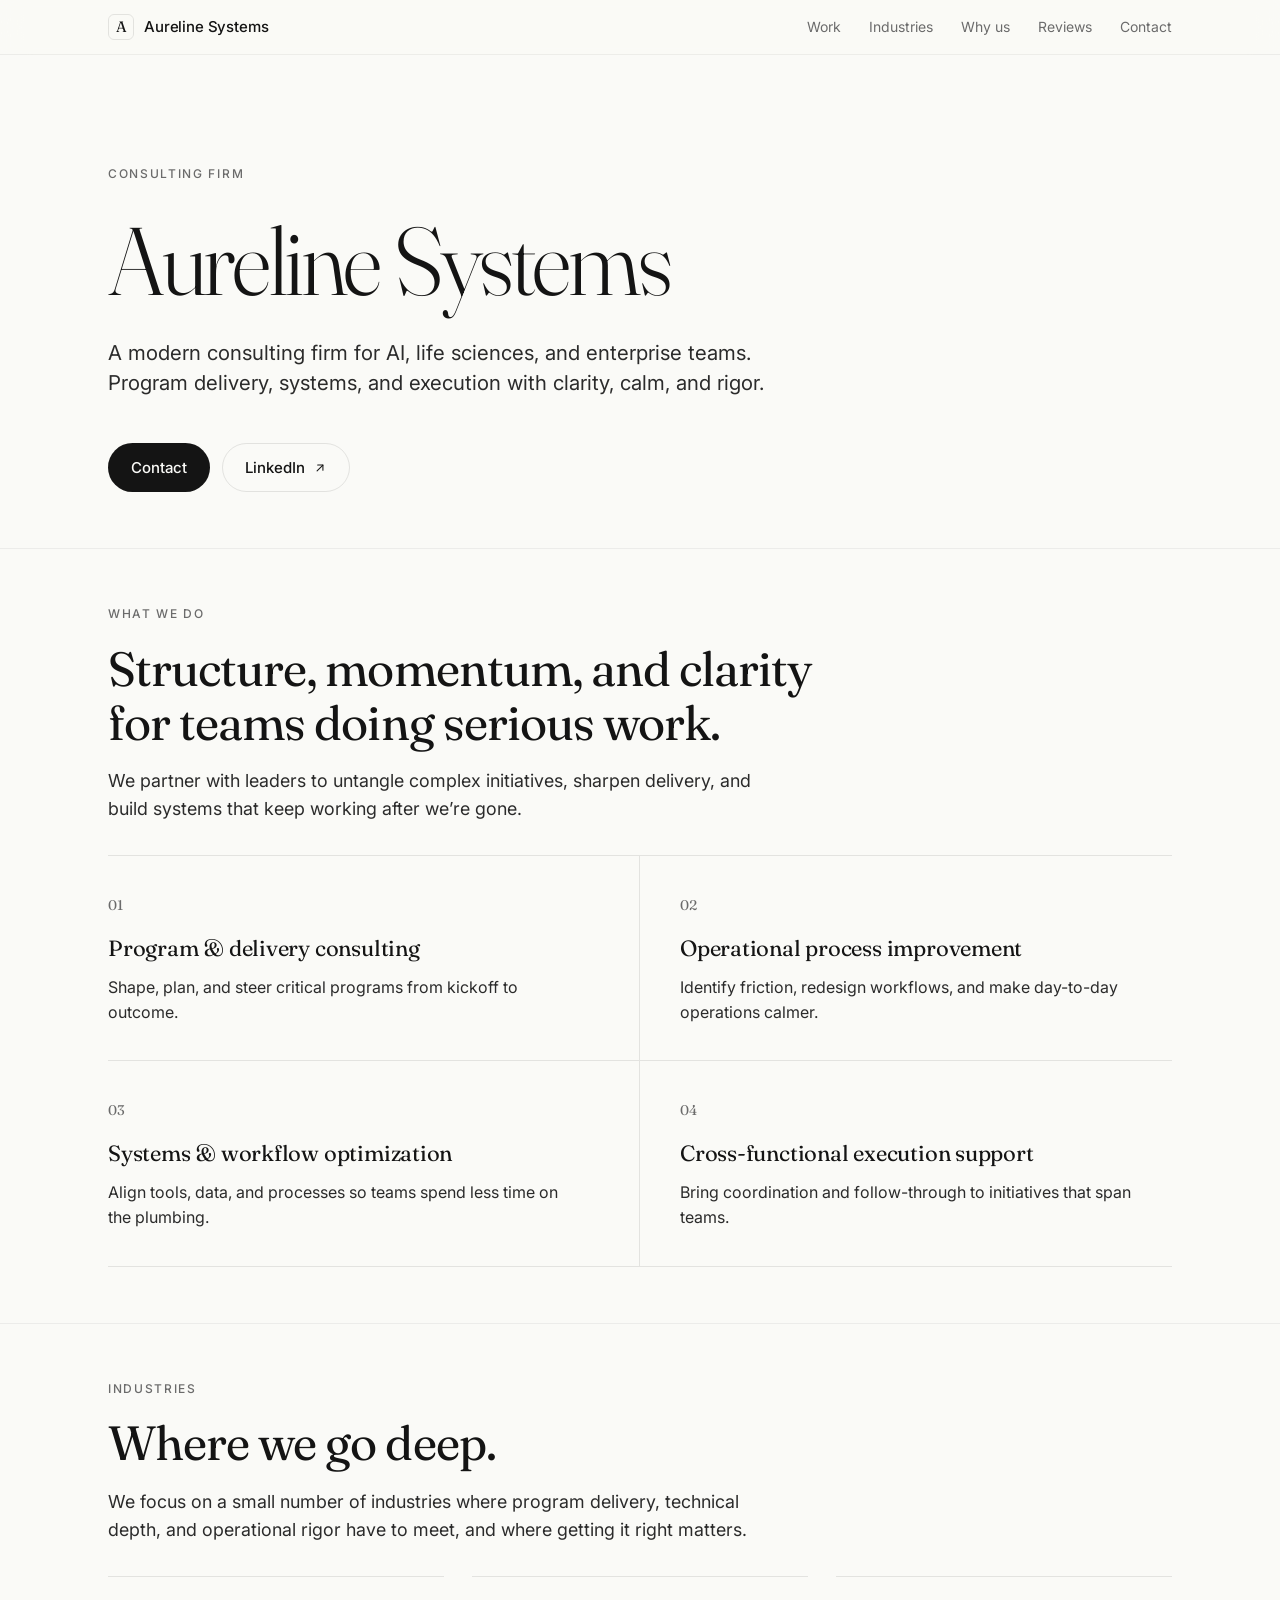
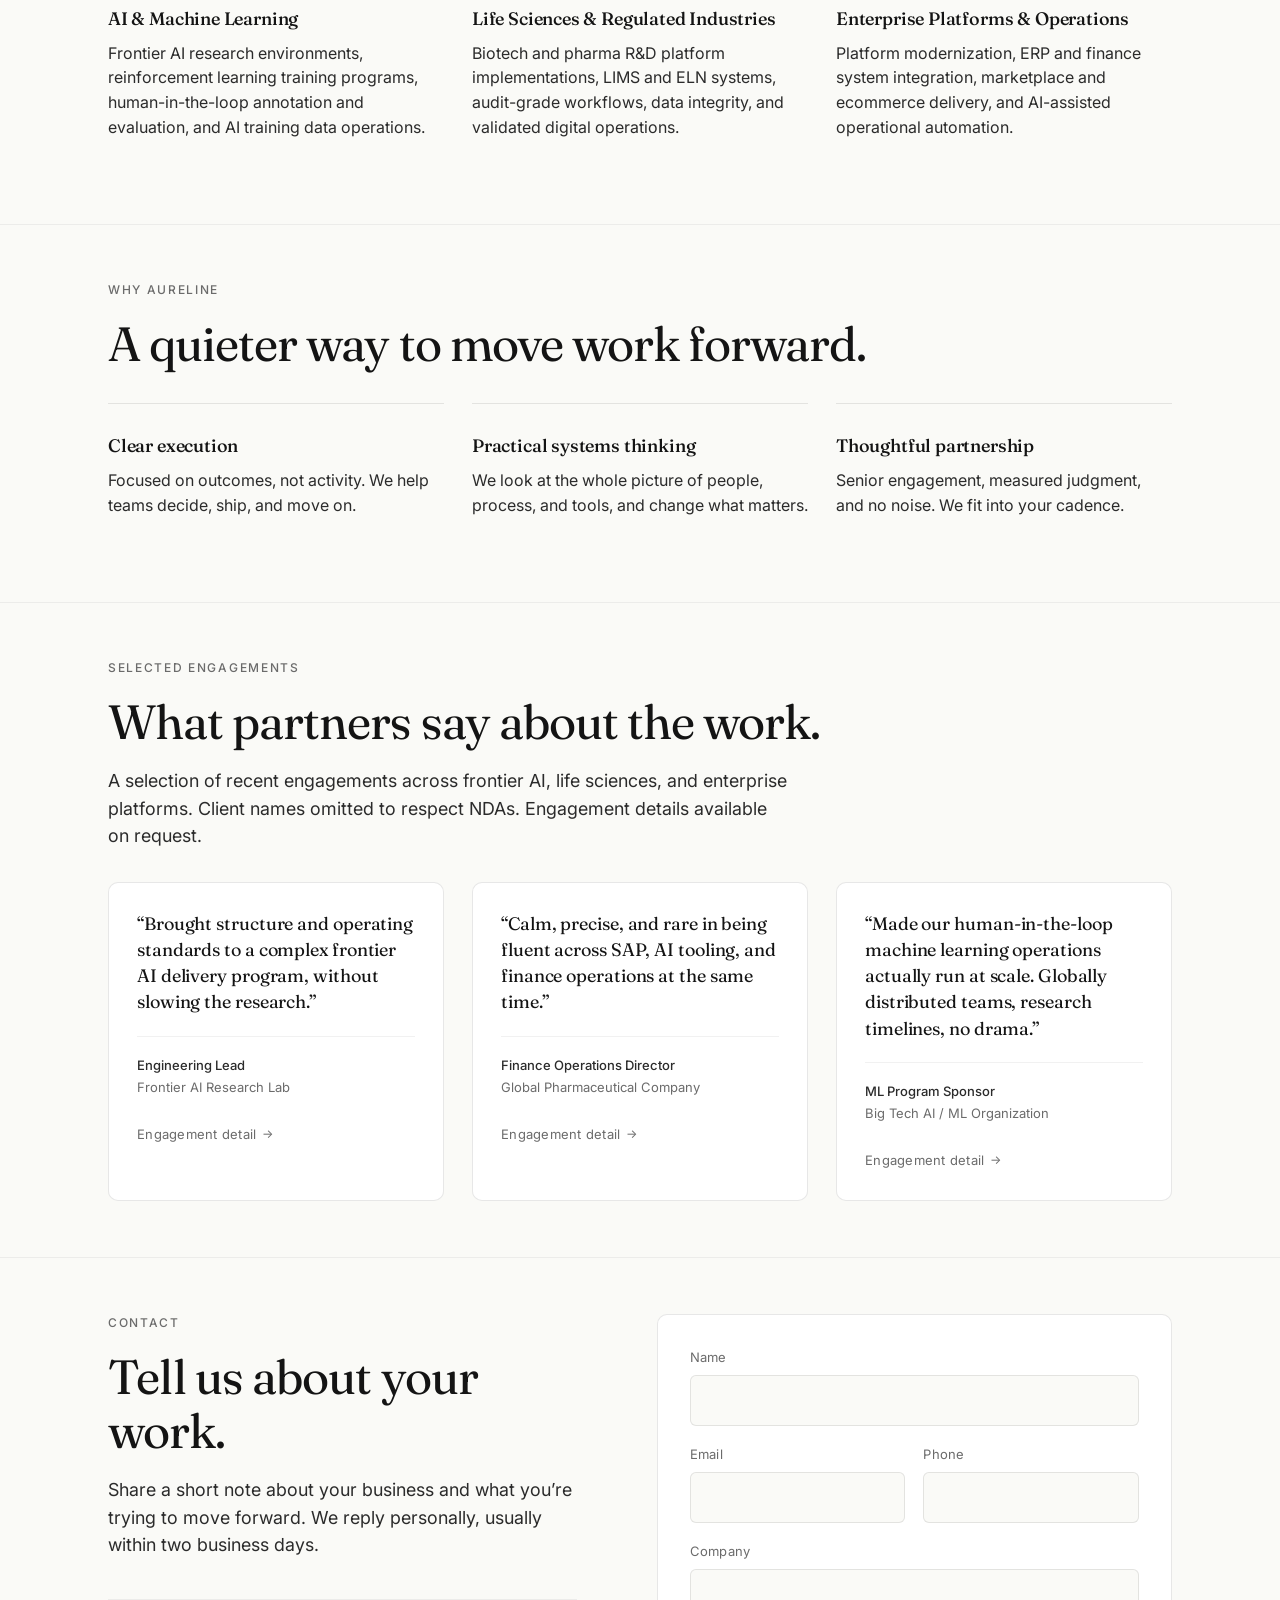
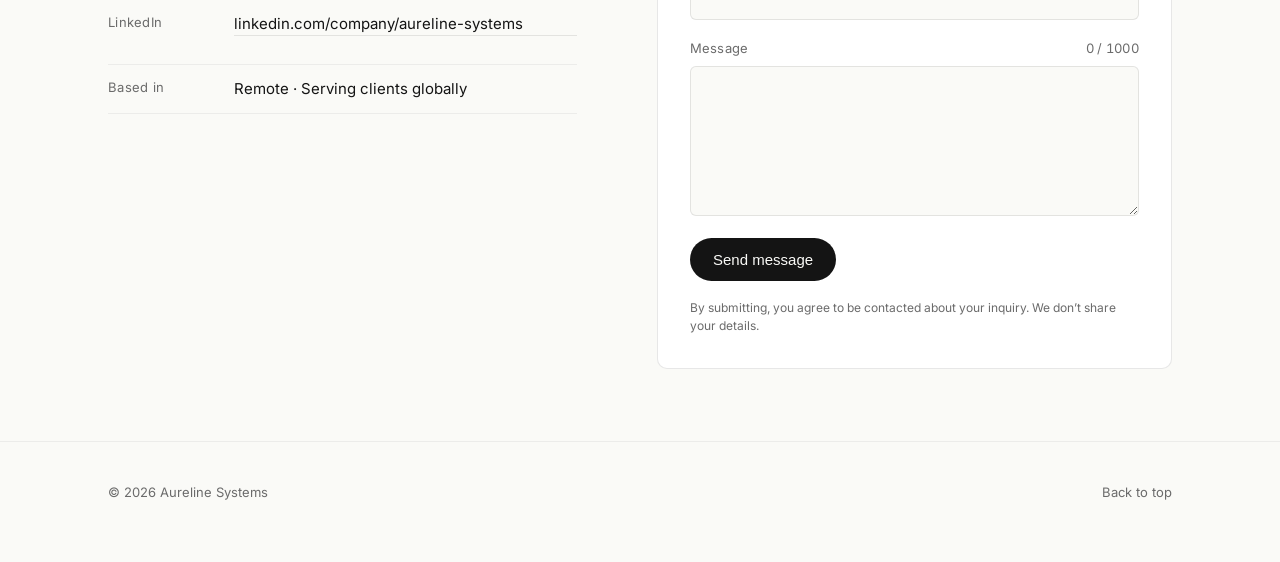
==== commit 52df644a: "Single background color throughout; cut section spacing to remove dead air - Remove section--muted f" ====
--- a/website/index.html
+++ b/website/index.html
@@ -145,7 +145,6 @@
           </a>
         </div>
       </div>
-      <div class="hero__divider" aria-hidden="true"></div>
     </section>
 
     <!-- 2. ABOUT / WHAT WE DO -->
@@ -225,7 +224,7 @@
     </section>
 
     <!-- 4. WHY AURELINE -->
-    <section id="why" class="section section--muted" aria-labelledby="why-title">
+    <section id="why" class="section" aria-labelledby="why-title">
       <div class="container">
         <div class="section__head">
           <p class="eyebrow">Why Aureline</p>
--- a/website/styles.css
+++ b/website/styles.css
@@ -126,10 +126,10 @@
   color: var(--mute);
   font-weight: 500;
 }
-.section { padding: 88px 0; border-top: 1px solid var(--line-soft); }
+.section { padding: 56px 0; border-top: 1px solid var(--line-soft); }
 .section--muted { background: var(--bg-muted); }
-.section--contact { padding-bottom: 100px; }
-.section__head { max-width: 760px; margin-bottom: 56px; }
+.section--contact { padding-bottom: 72px; }
+.section__head { max-width: 760px; margin-bottom: 32px; }
 .section__title {
   font-family: var(--serif);
   font-weight: 400;
@@ -149,7 +149,7 @@
 /* ---------- Hero ---------- */
 .hero {
   position: relative;
-  padding: clamp(72px, 11vw, 140px) 0 clamp(60px, 9vw, 100px);
+  padding: clamp(56px, 9vw, 110px) 0 clamp(32px, 5vw, 56px);
 }
 .hero .eyebrow { margin-bottom: 28px; }
 .hero__title {
@@ -169,11 +169,6 @@
   line-height: 1.5;
 }
 .hero__ctas { display: flex; gap: 12px; flex-wrap: wrap; }
-.hero__divider {
-  margin-top: clamp(40px, 7vw, 80px);
-  height: 1px;
-  background: var(--line-soft);
-}
 
 /* ---------- Buttons ---------- */
 .btn {
@@ -459,8 +454,8 @@
 
 /* ---------- Responsive ---------- */
 @media (max-width: 860px) {
-  .section { padding: 64px 0; }
-  .section__head { margin-bottom: 36px; }
+  .section { padding: 44px 0; }
+  .section__head { margin-bottom: 24px; }
 
   .nav__links { gap: 18px; font-size: 13px; }
   .nav__links a[href="#work"],
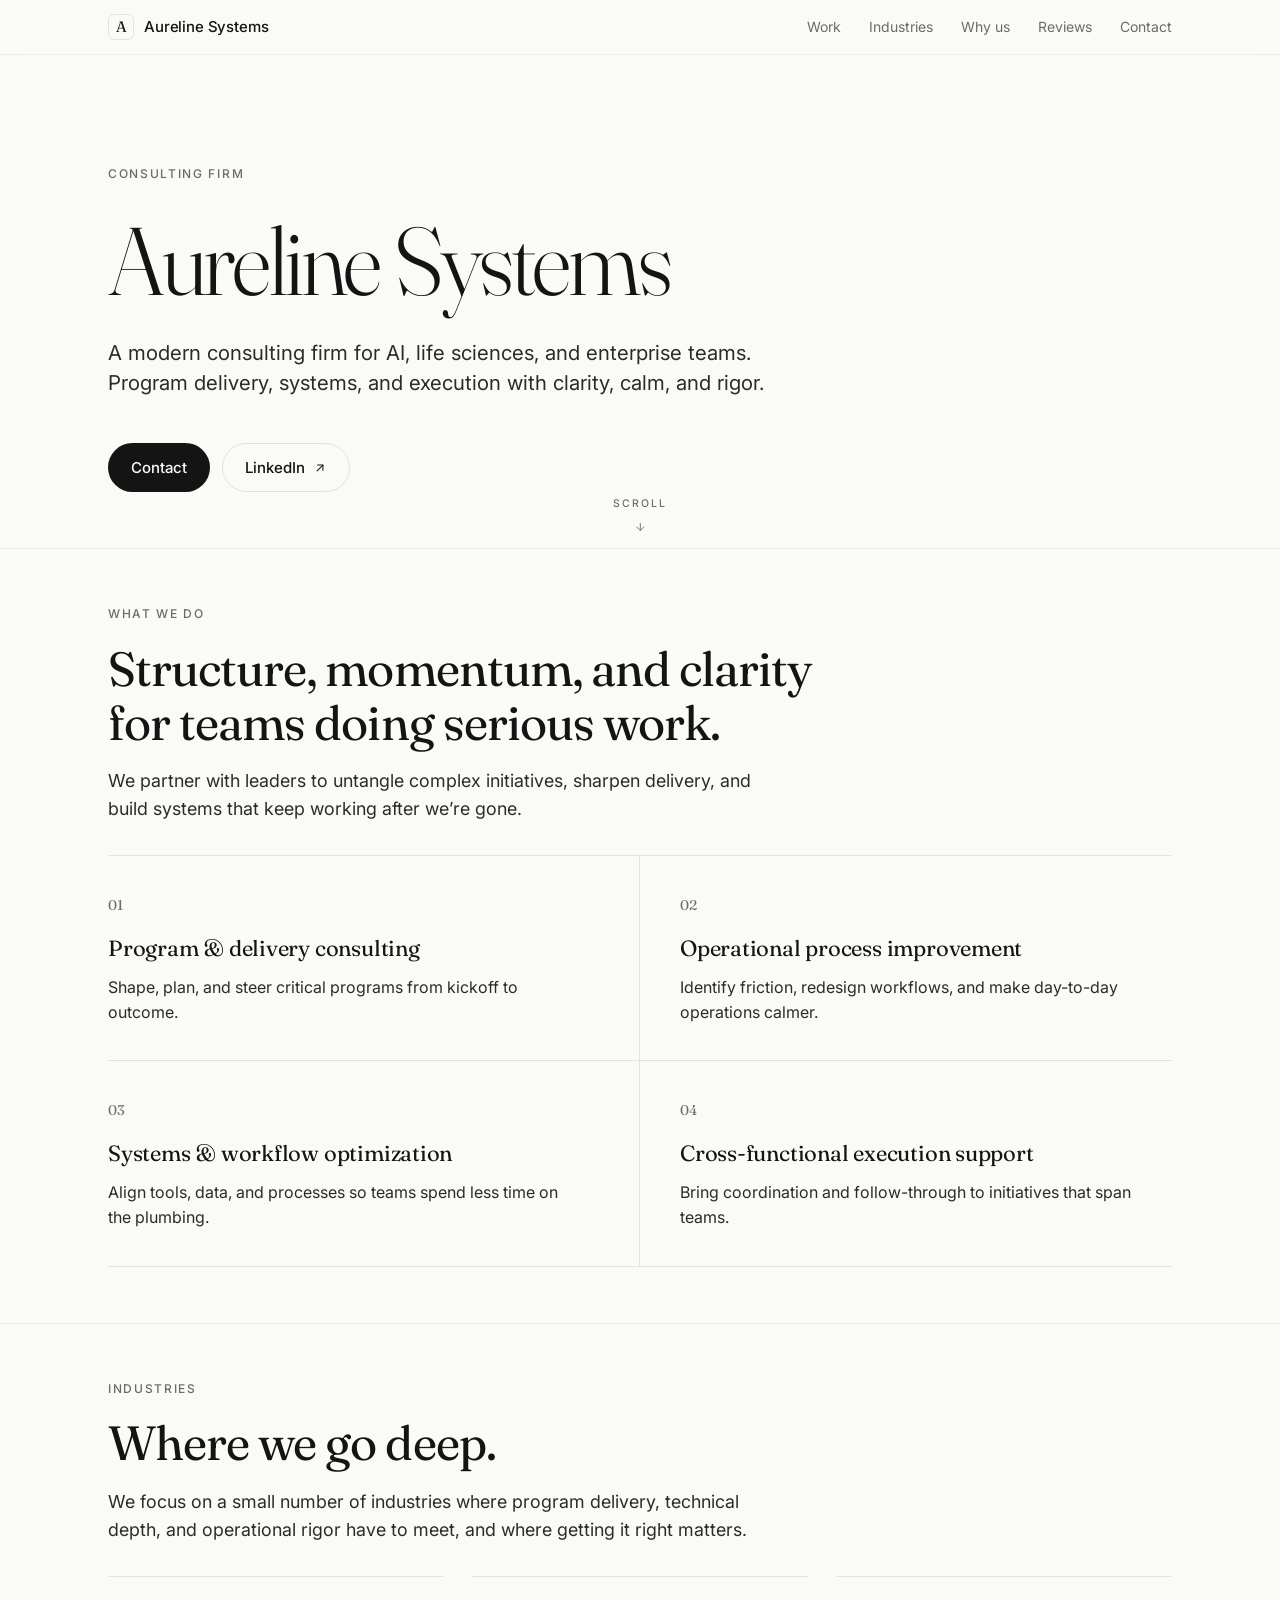
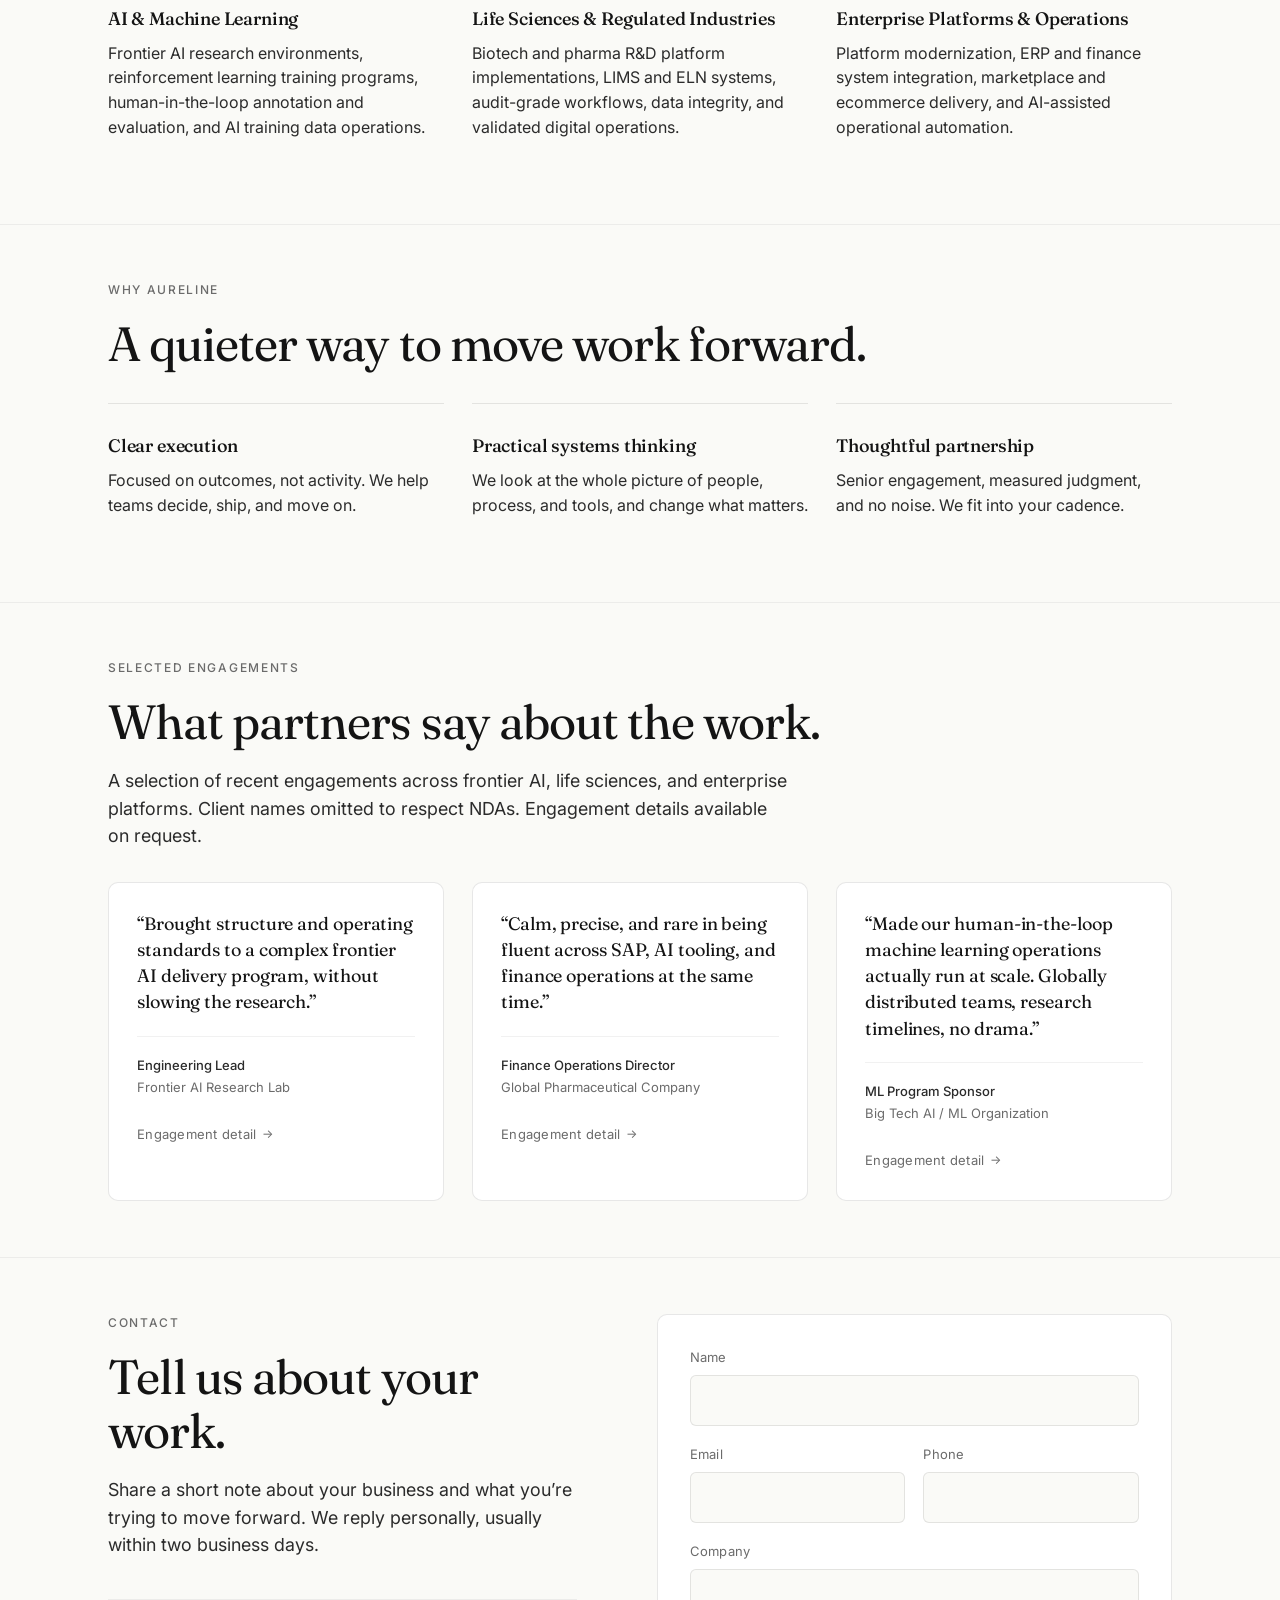
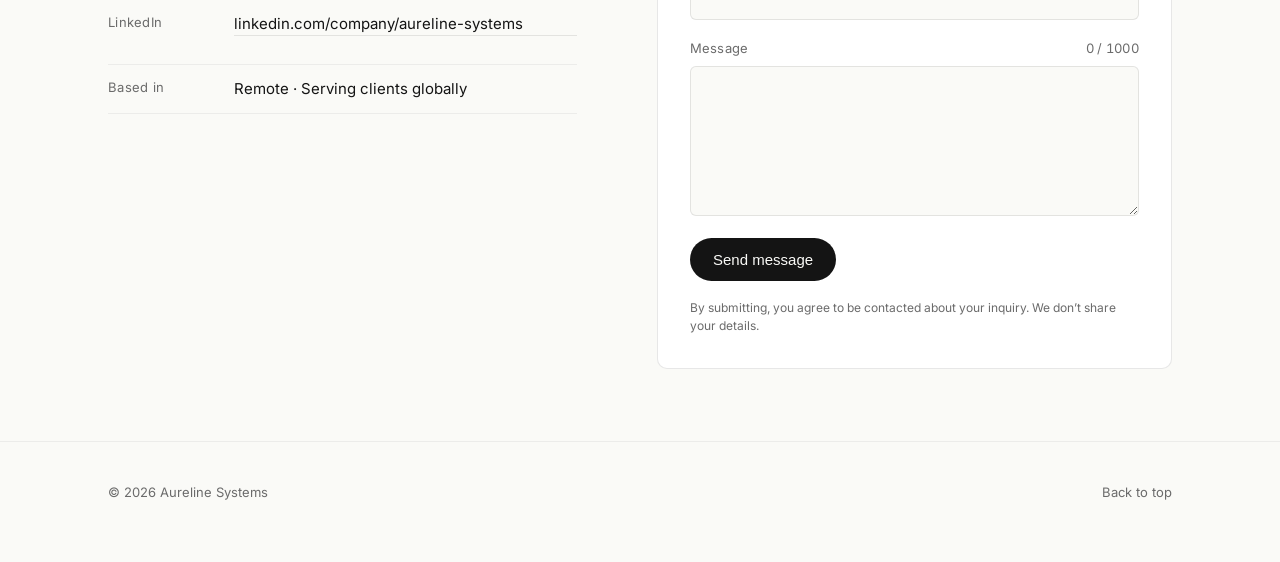
==== commit 11a6cda3: "Add subtle scroll indicator at hero bottom - Uppercase Scroll label with downward chevron, anchored " ====
--- a/website/index.html
+++ b/website/index.html
@@ -145,6 +145,10 @@
           </a>
         </div>
       </div>
+      <a href="#work" class="hero__scroll" aria-label="Scroll to learn more">
+        <span>Scroll</span>
+        <svg aria-hidden="true" width="12" height="14" viewBox="0 0 24 24" fill="none" stroke="currentColor" stroke-width="1.8" stroke-linecap="round" stroke-linejoin="round"><path d="M12 5v14"/><path d="M19 12l-7 7-7-7"/></svg>
+      </a>
     </section>
 
     <!-- 2. ABOUT / WHAT WE DO -->
--- a/website/styles.css
+++ b/website/styles.css
@@ -169,6 +169,34 @@
   line-height: 1.5;
 }
 .hero__ctas { display: flex; gap: 12px; flex-wrap: wrap; }
+.hero__scroll {
+  position: absolute;
+  left: 50%;
+  bottom: 14px;
+  transform: translateX(-50%);
+  display: inline-flex;
+  flex-direction: column;
+  align-items: center;
+  gap: 8px;
+  color: var(--mute);
+  font-size: 10.5px;
+  letter-spacing: 0.18em;
+  text-transform: uppercase;
+  font-weight: 500;
+  transition: color .25s var(--ease);
+}
+.hero__scroll:hover { color: var(--ink); }
+.hero__scroll svg {
+  animation: hero-scroll-bounce 2.4s ease-in-out infinite;
+}
+@keyframes hero-scroll-bounce {
+  0%, 100% { transform: translateY(0); opacity: 0.55; }
+  50% { transform: translateY(4px); opacity: 1; }
+}
+
+@media (max-width: 860px) {
+  .hero__scroll { bottom: 10px; font-size: 10px; gap: 6px; }
+}
 
 /* ---------- Buttons ---------- */
 .btn {
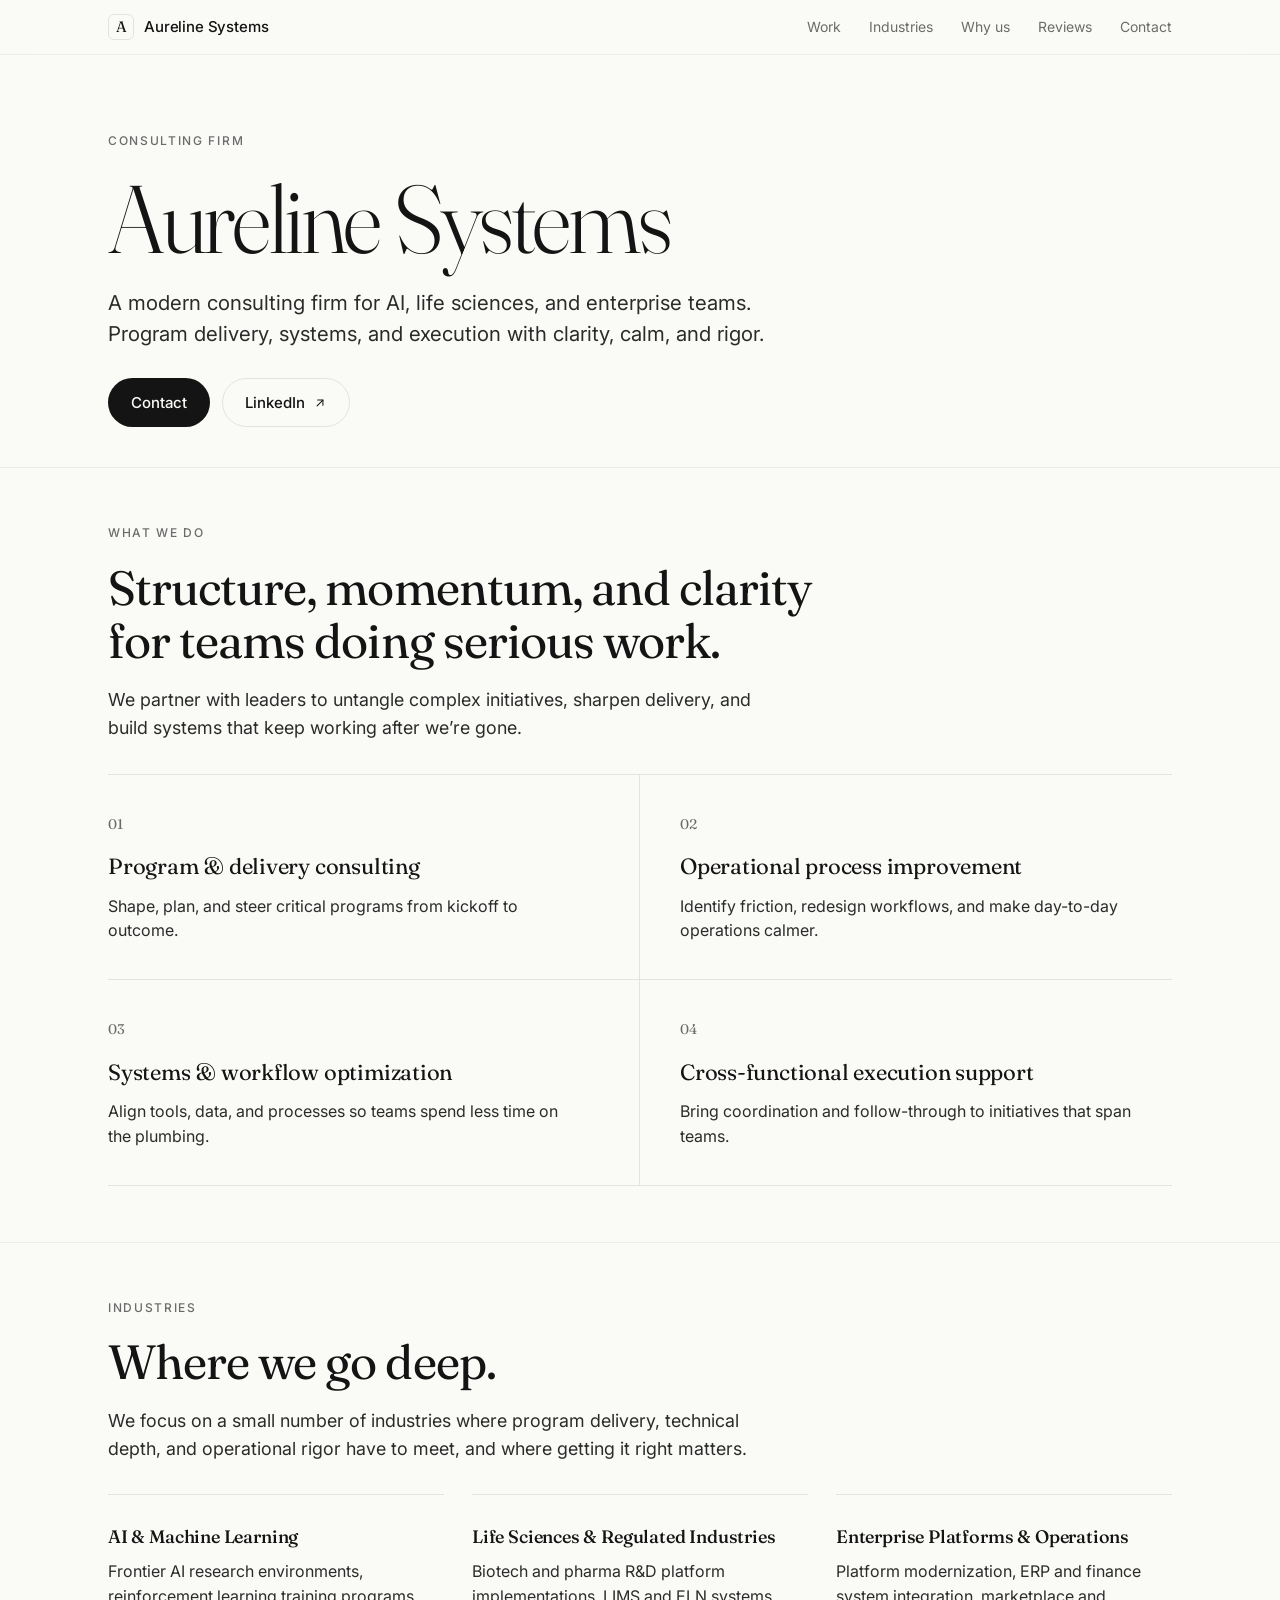
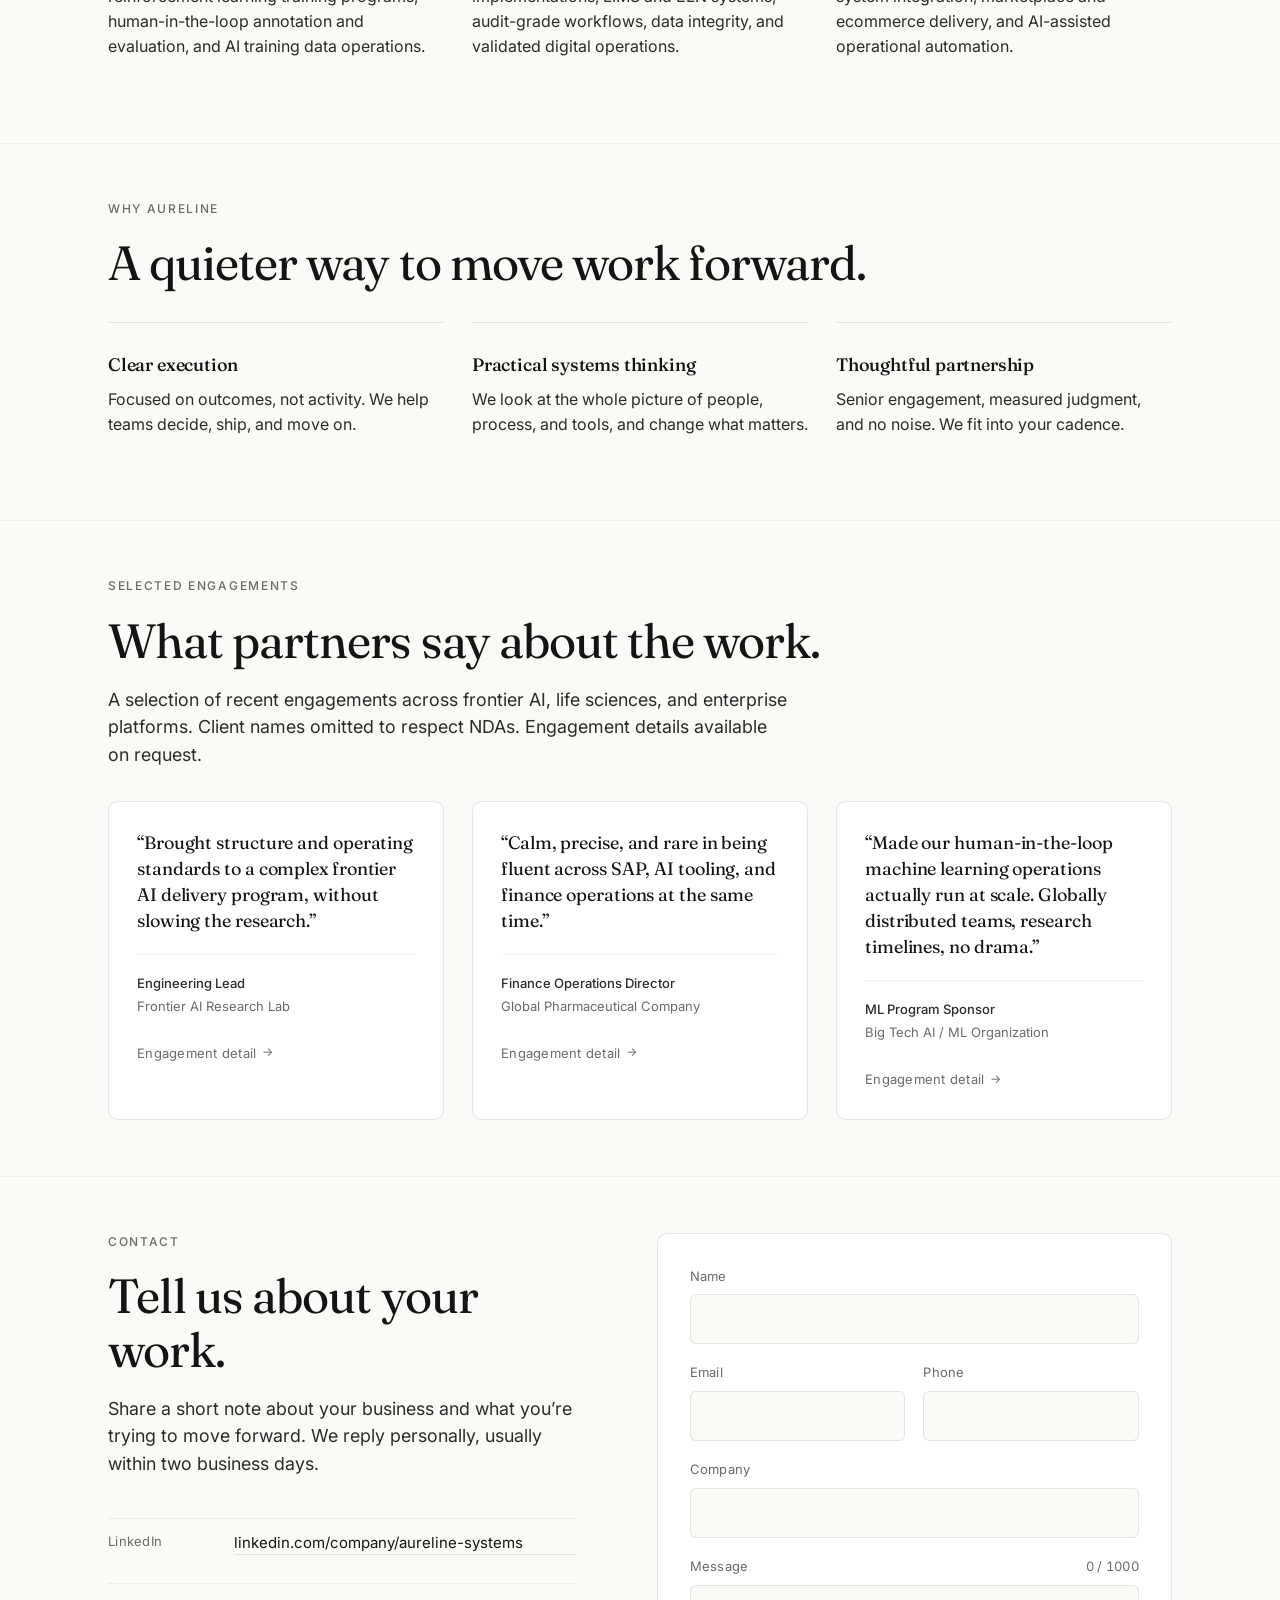
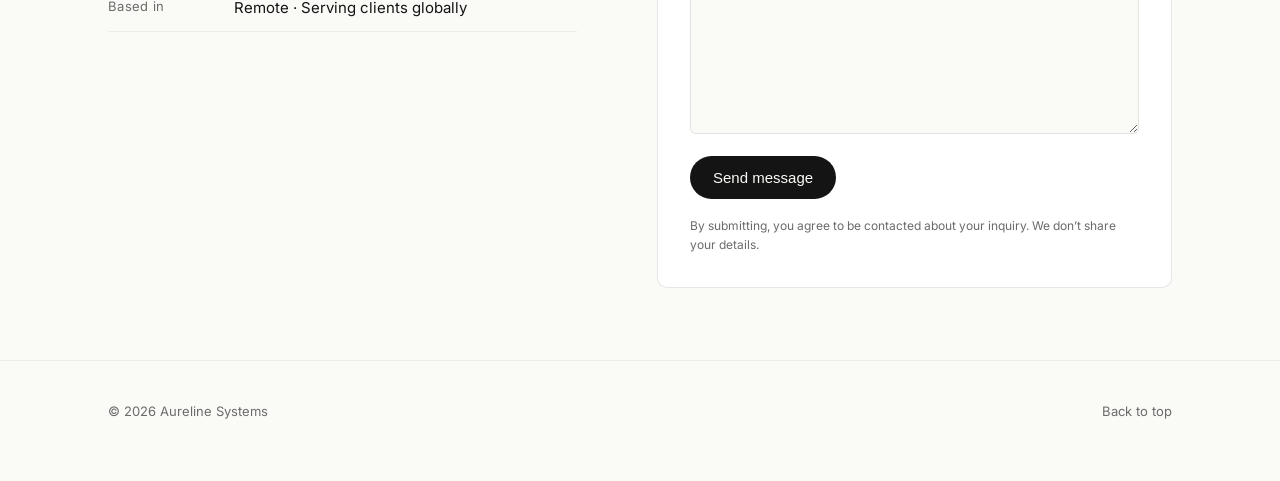
==== commit a5d2f087: "Remove scroll indicator; tighten hero spacing further - Remove .hero__scroll element, CSS, and keyfr" ====
--- a/website/index.html
+++ b/website/index.html
@@ -145,10 +145,6 @@
           </a>
         </div>
       </div>
-      <a href="#work" class="hero__scroll" aria-label="Scroll to learn more">
-        <span>Scroll</span>
-        <svg aria-hidden="true" width="12" height="14" viewBox="0 0 24 24" fill="none" stroke="currentColor" stroke-width="1.8" stroke-linecap="round" stroke-linejoin="round"><path d="M12 5v14"/><path d="M19 12l-7 7-7-7"/></svg>
-      </a>
     </section>
 
     <!-- 2. ABOUT / WHAT WE DO -->
--- a/website/styles.css
+++ b/website/styles.css
@@ -149,54 +149,26 @@
 /* ---------- Hero ---------- */
 .hero {
   position: relative;
-  padding: clamp(56px, 9vw, 110px) 0 clamp(32px, 5vw, 56px);
-}
-.hero .eyebrow { margin-bottom: 28px; }
+  padding: clamp(32px, 6vw, 80px) 0 clamp(20px, 4vw, 40px);
+}
+.hero .eyebrow { margin-bottom: 20px; }
 .hero__title {
   font-family: var(--serif);
   font-weight: 300;
   font-size: clamp(44px, 8vw, 96px);
   line-height: 1.02;
   letter-spacing: -0.035em;
-  margin: 0 0 28px;
+  margin: 0 0 20px;
   color: var(--ink);
 }
 .hero__lede {
   font-size: clamp(17px, 1.6vw, 21px);
   color: var(--ink-soft);
   max-width: 56ch;
-  margin: 0 0 44px;
+  margin: 0 0 28px;
   line-height: 1.5;
 }
 .hero__ctas { display: flex; gap: 12px; flex-wrap: wrap; }
-.hero__scroll {
-  position: absolute;
-  left: 50%;
-  bottom: 14px;
-  transform: translateX(-50%);
-  display: inline-flex;
-  flex-direction: column;
-  align-items: center;
-  gap: 8px;
-  color: var(--mute);
-  font-size: 10.5px;
-  letter-spacing: 0.18em;
-  text-transform: uppercase;
-  font-weight: 500;
-  transition: color .25s var(--ease);
-}
-.hero__scroll:hover { color: var(--ink); }
-.hero__scroll svg {
-  animation: hero-scroll-bounce 2.4s ease-in-out infinite;
-}
-@keyframes hero-scroll-bounce {
-  0%, 100% { transform: translateY(0); opacity: 0.55; }
-  50% { transform: translateY(4px); opacity: 1; }
-}
-
-@media (max-width: 860px) {
-  .hero__scroll { bottom: 10px; font-size: 10px; gap: 6px; }
-}
 
 /* ---------- Buttons ---------- */
 .btn {
